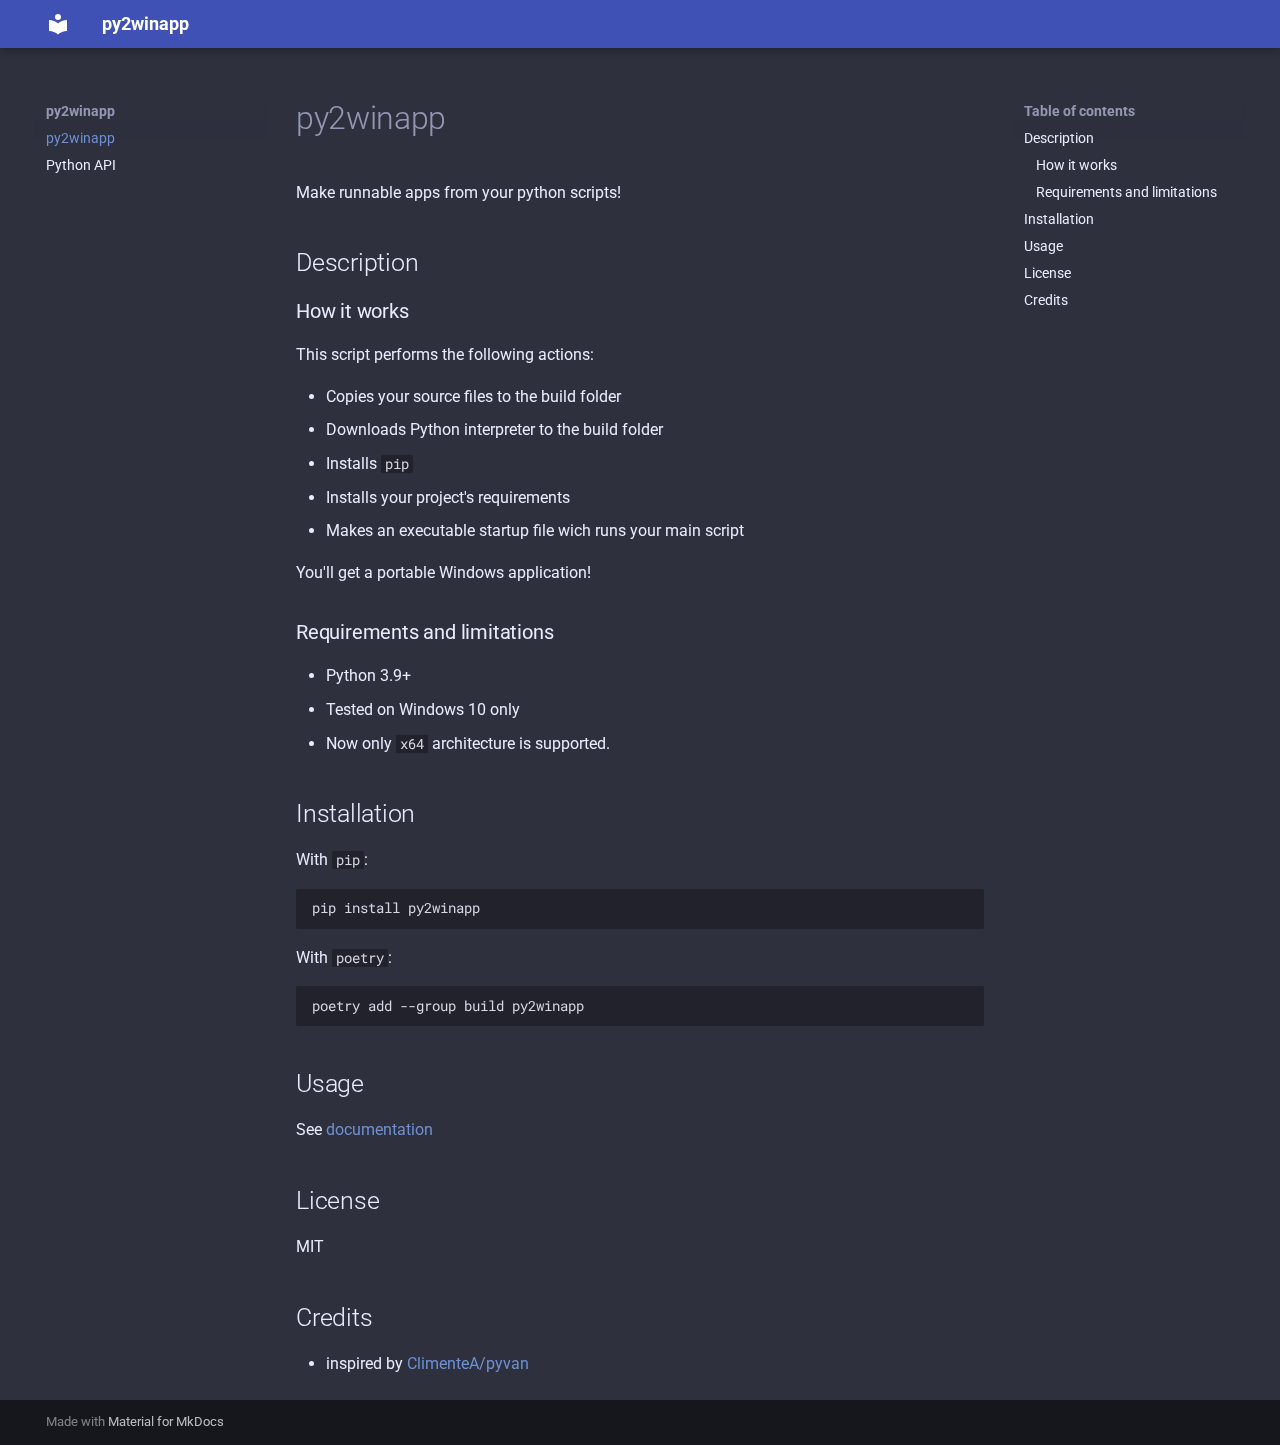
==== index.html @ 3b0b0889 "Deployed 9be9dc0 with MkDocs version: 1.5.2" ====
<!doctype html>
<html lang="en" class="no-js">
  <head>
    
      <meta charset="utf-8">
      <meta name="viewport" content="width=device-width,initial-scale=1">
      
      
      
      
      
        <link rel="next" href="api/">
      
      <link rel="icon" href="assets/images/favicon.png">
      <meta name="generator" content="mkdocs-1.5.2, mkdocs-material-9.1.21">
    
    
      
        <title>py2winapp</title>
      
    
    
      <link rel="stylesheet" href="assets/stylesheets/main.eebd395e.min.css">
      
        
        <link rel="stylesheet" href="assets/stylesheets/palette.ecc896b0.min.css">
      
      

    
    
    
      
        
        
        <link rel="preconnect" href="https://fonts.gstatic.com" crossorigin>
        <link rel="stylesheet" href="https://fonts.googleapis.com/css?family=Roboto:300,300i,400,400i,700,700i%7CRoboto+Mono:400,400i,700,700i&display=fallback">
        <style>:root{--md-text-font:"Roboto";--md-code-font:"Roboto Mono"}</style>
      
    
    
      <link rel="stylesheet" href="assets/_mkdocstrings.css">
    
    <script>__md_scope=new URL(".",location),__md_hash=e=>[...e].reduce((e,_)=>(e<<5)-e+_.charCodeAt(0),0),__md_get=(e,_=localStorage,t=__md_scope)=>JSON.parse(_.getItem(t.pathname+"."+e)),__md_set=(e,_,t=localStorage,a=__md_scope)=>{try{t.setItem(a.pathname+"."+e,JSON.stringify(_))}catch(e){}}</script>
    
      

    
    
    
  </head>
  
  
    
    
    
    
    
    <body dir="ltr" data-md-color-scheme="slate" data-md-color-primary="indigo" data-md-color-accent="indigo">
  
    
    
    <input class="md-toggle" data-md-toggle="drawer" type="checkbox" id="__drawer" autocomplete="off">
    <input class="md-toggle" data-md-toggle="search" type="checkbox" id="__search" autocomplete="off">
    <label class="md-overlay" for="__drawer"></label>
    <div data-md-component="skip">
      
        
        <a href="#py2winapp" class="md-skip">
          Skip to content
        </a>
      
    </div>
    <div data-md-component="announce">
      
    </div>
    
    
      

  

<header class="md-header md-header--shadow" data-md-component="header">
  <nav class="md-header__inner md-grid" aria-label="Header">
    <a href="." title="py2winapp" class="md-header__button md-logo" aria-label="py2winapp" data-md-component="logo">
      
  
  <svg xmlns="http://www.w3.org/2000/svg" viewBox="0 0 24 24"><path d="M12 8a3 3 0 0 0 3-3 3 3 0 0 0-3-3 3 3 0 0 0-3 3 3 3 0 0 0 3 3m0 3.54C9.64 9.35 6.5 8 3 8v11c3.5 0 6.64 1.35 9 3.54 2.36-2.19 5.5-3.54 9-3.54V8c-3.5 0-6.64 1.35-9 3.54Z"/></svg>

    </a>
    <label class="md-header__button md-icon" for="__drawer">
      <svg xmlns="http://www.w3.org/2000/svg" viewBox="0 0 24 24"><path d="M3 6h18v2H3V6m0 5h18v2H3v-2m0 5h18v2H3v-2Z"/></svg>
    </label>
    <div class="md-header__title" data-md-component="header-title">
      <div class="md-header__ellipsis">
        <div class="md-header__topic">
          <span class="md-ellipsis">
            py2winapp
          </span>
        </div>
        <div class="md-header__topic" data-md-component="header-topic">
          <span class="md-ellipsis">
            
              py2winapp
            
          </span>
        </div>
      </div>
    </div>
    
      
    
    
    
    
  </nav>
  
</header>
    
    <div class="md-container" data-md-component="container">
      
      
        
          
        
      
      <main class="md-main" data-md-component="main">
        <div class="md-main__inner md-grid">
          
            
              
              <div class="md-sidebar md-sidebar--primary" data-md-component="sidebar" data-md-type="navigation" >
                <div class="md-sidebar__scrollwrap">
                  <div class="md-sidebar__inner">
                    


<nav class="md-nav md-nav--primary" aria-label="Navigation" data-md-level="0">
  <label class="md-nav__title" for="__drawer">
    <a href="." title="py2winapp" class="md-nav__button md-logo" aria-label="py2winapp" data-md-component="logo">
      
  
  <svg xmlns="http://www.w3.org/2000/svg" viewBox="0 0 24 24"><path d="M12 8a3 3 0 0 0 3-3 3 3 0 0 0-3-3 3 3 0 0 0-3 3 3 3 0 0 0 3 3m0 3.54C9.64 9.35 6.5 8 3 8v11c3.5 0 6.64 1.35 9 3.54 2.36-2.19 5.5-3.54 9-3.54V8c-3.5 0-6.64 1.35-9 3.54Z"/></svg>

    </a>
    py2winapp
  </label>
  
  <ul class="md-nav__list" data-md-scrollfix>
    
      
      
      

  
  
    
  
  
    <li class="md-nav__item md-nav__item--active">
      
      <input class="md-nav__toggle md-toggle" type="checkbox" id="__toc">
      
      
        
      
      
        <label class="md-nav__link md-nav__link--active" for="__toc">
          py2winapp
          <span class="md-nav__icon md-icon"></span>
        </label>
      
      <a href="." class="md-nav__link md-nav__link--active">
        py2winapp
      </a>
      
        

<nav class="md-nav md-nav--secondary" aria-label="Table of contents">
  
  
  
    
  
  
    <label class="md-nav__title" for="__toc">
      <span class="md-nav__icon md-icon"></span>
      Table of contents
    </label>
    <ul class="md-nav__list" data-md-component="toc" data-md-scrollfix>
      
        <li class="md-nav__item">
  <a href="#description" class="md-nav__link">
    Description
  </a>
  
    <nav class="md-nav" aria-label="Description">
      <ul class="md-nav__list">
        
          <li class="md-nav__item">
  <a href="#how-it-works" class="md-nav__link">
    How it works
  </a>
  
</li>
        
          <li class="md-nav__item">
  <a href="#requirements-and-limitations" class="md-nav__link">
    Requirements and limitations
  </a>
  
</li>
        
      </ul>
    </nav>
  
</li>
      
        <li class="md-nav__item">
  <a href="#installation" class="md-nav__link">
    Installation
  </a>
  
</li>
      
        <li class="md-nav__item">
  <a href="#usage" class="md-nav__link">
    Usage
  </a>
  
</li>
      
        <li class="md-nav__item">
  <a href="#license" class="md-nav__link">
    License
  </a>
  
</li>
      
        <li class="md-nav__item">
  <a href="#credits" class="md-nav__link">
    Credits
  </a>
  
</li>
      
    </ul>
  
</nav>
      
    </li>
  

    
      
      
      

  
  
  
    <li class="md-nav__item">
      <a href="api/" class="md-nav__link">
        Python API
      </a>
    </li>
  

    
  </ul>
</nav>
                  </div>
                </div>
              </div>
            
            
              
              <div class="md-sidebar md-sidebar--secondary" data-md-component="sidebar" data-md-type="toc" >
                <div class="md-sidebar__scrollwrap">
                  <div class="md-sidebar__inner">
                    

<nav class="md-nav md-nav--secondary" aria-label="Table of contents">
  
  
  
    
  
  
    <label class="md-nav__title" for="__toc">
      <span class="md-nav__icon md-icon"></span>
      Table of contents
    </label>
    <ul class="md-nav__list" data-md-component="toc" data-md-scrollfix>
      
        <li class="md-nav__item">
  <a href="#description" class="md-nav__link">
    Description
  </a>
  
    <nav class="md-nav" aria-label="Description">
      <ul class="md-nav__list">
        
          <li class="md-nav__item">
  <a href="#how-it-works" class="md-nav__link">
    How it works
  </a>
  
</li>
        
          <li class="md-nav__item">
  <a href="#requirements-and-limitations" class="md-nav__link">
    Requirements and limitations
  </a>
  
</li>
        
      </ul>
    </nav>
  
</li>
      
        <li class="md-nav__item">
  <a href="#installation" class="md-nav__link">
    Installation
  </a>
  
</li>
      
        <li class="md-nav__item">
  <a href="#usage" class="md-nav__link">
    Usage
  </a>
  
</li>
      
        <li class="md-nav__item">
  <a href="#license" class="md-nav__link">
    License
  </a>
  
</li>
      
        <li class="md-nav__item">
  <a href="#credits" class="md-nav__link">
    Credits
  </a>
  
</li>
      
    </ul>
  
</nav>
                  </div>
                </div>
              </div>
            
          
          
            <div class="md-content" data-md-component="content">
              <article class="md-content__inner md-typeset">
                
                  


<h1 id="py2winapp">py2winapp</h1>
<p>Make runnable apps from your python scripts!</p>
<h2 id="description">Description</h2>
<h3 id="how-it-works">How it works</h3>
<p>This script performs the following actions:</p>
<ul>
<li>Copies your source files to the build folder</li>
<li>Downloads Python interpreter to the build folder</li>
<li>Installs <code>pip</code></li>
<li>Installs your project's requirements</li>
<li>Makes an executable startup file wich runs your main script</li>
</ul>
<p>You'll get a portable Windows application!</p>
<h3 id="requirements-and-limitations">Requirements and limitations</h3>
<ul>
<li>Python 3.9+</li>
<li>Tested on Windows 10 only</li>
<li>Now only <code>x64</code> architecture is supported.</li>
</ul>
<h2 id="installation">Installation</h2>
<p>With <code>pip</code>:</p>
<pre><code class="language-sh">pip install py2winapp
</code></pre>
<p>With <code>poetry</code>:</p>
<pre><code class="language-sh">poetry add --group build py2winapp
</code></pre>
<h2 id="usage">Usage</h2>
<p>See <a href="">documentation</a></p>
<h2 id="license">License</h2>
<p>MIT</p>
<h2 id="credits">Credits</h2>
<ul>
<li>inspired by <a href="https://github.com/ClimenteA/pyvan#readme">ClimenteA/pyvan</a></li>
</ul>





                
              </article>
            </div>
          
          
        </div>
        
      </main>
      
        <footer class="md-footer">
  
  <div class="md-footer-meta md-typeset">
    <div class="md-footer-meta__inner md-grid">
      <div class="md-copyright">
  
  
    Made with
    <a href="https://squidfunk.github.io/mkdocs-material/" target="_blank" rel="noopener">
      Material for MkDocs
    </a>
  
</div>
      
    </div>
  </div>
</footer>
      
    </div>
    <div class="md-dialog" data-md-component="dialog">
      <div class="md-dialog__inner md-typeset"></div>
    </div>
    
    <script id="__config" type="application/json">{"base": ".", "features": [], "search": "assets/javascripts/workers/search.74e28a9f.min.js", "translations": {"clipboard.copied": "Copied to clipboard", "clipboard.copy": "Copy to clipboard", "search.result.more.one": "1 more on this page", "search.result.more.other": "# more on this page", "search.result.none": "No matching documents", "search.result.one": "1 matching document", "search.result.other": "# matching documents", "search.result.placeholder": "Type to start searching", "search.result.term.missing": "Missing", "select.version": "Select version"}}</script>
    
    
      <script src="assets/javascripts/bundle.220ee61c.min.js"></script>
      
    
  </body>
</html>
---- assets/stylesheets/main.eebd395e.min.css ----
@charset "UTF-8";html{-webkit-text-size-adjust:none;-moz-text-size-adjust:none;text-size-adjust:none;box-sizing:border-box}*,:after,:before{box-sizing:inherit}@media (prefers-reduced-motion){*,:after,:before{transition:none!important}}body{margin:0}a,button,input,label{-webkit-tap-highlight-color:transparent}a{color:inherit;text-decoration:none}hr{border:0;box-sizing:initial;display:block;height:.05rem;overflow:visible;padding:0}small{font-size:80%}sub,sup{line-height:1em}img{border-style:none}table{border-collapse:initial;border-spacing:0}td,th{font-weight:400;vertical-align:top}button{background:#0000;border:0;font-family:inherit;font-size:inherit;margin:0;padding:0}input{border:0;outline:none}:root{--md-primary-fg-color:#4051b5;--md-primary-fg-color--light:#5d6cc0;--md-primary-fg-color--dark:#303fa1;--md-primary-bg-color:#fff;--md-primary-bg-color--light:#ffffffb3;--md-accent-fg-color:#526cfe;--md-accent-fg-color--transparent:#526cfe1a;--md-accent-bg-color:#fff;--md-accent-bg-color--light:#ffffffb3}[data-md-color-scheme=default]{color-scheme:light}[data-md-color-scheme=default] img[src$="#gh-dark-mode-only"],[data-md-color-scheme=default] img[src$="#only-dark"]{display:none}:root,[data-md-color-scheme=default]{--md-default-fg-color:#000000de;--md-default-fg-color--light:#0000008a;--md-default-fg-color--lighter:#00000052;--md-default-fg-color--lightest:#00000012;--md-default-bg-color:#fff;--md-default-bg-color--light:#ffffffb3;--md-default-bg-color--lighter:#ffffff4d;--md-default-bg-color--lightest:#ffffff1f;--md-code-fg-color:#36464e;--md-code-bg-color:#f5f5f5;--md-code-hl-color:#ffff0080;--md-code-hl-number-color:#d52a2a;--md-code-hl-special-color:#db1457;--md-code-hl-function-color:#a846b9;--md-code-hl-constant-color:#6e59d9;--md-code-hl-keyword-color:#3f6ec6;--md-code-hl-string-color:#1c7d4d;--md-code-hl-name-color:var(--md-code-fg-color);--md-code-hl-operator-color:var(--md-default-fg-color--light);--md-code-hl-punctuation-color:var(--md-default-fg-color--light);--md-code-hl-comment-color:var(--md-default-fg-color--light);--md-code-hl-generic-color:var(--md-default-fg-color--light);--md-code-hl-variable-color:var(--md-default-fg-color--light);--md-typeset-color:var(--md-default-fg-color);--md-typeset-a-color:var(--md-primary-fg-color);--md-typeset-mark-color:#ffff0080;--md-typeset-del-color:#f5503d26;--md-typeset-ins-color:#0bd57026;--md-typeset-kbd-color:#fafafa;--md-typeset-kbd-accent-color:#fff;--md-typeset-kbd-border-color:#b8b8b8;--md-typeset-table-color:#0000001f;--md-typeset-table-color--light:rgba(0,0,0,.035);--md-admonition-fg-color:var(--md-default-fg-color);--md-admonition-bg-color:var(--md-default-bg-color);--md-warning-fg-color:#000000de;--md-warning-bg-color:#ff9;--md-footer-fg-color:#fff;--md-footer-fg-color--light:#ffffffb3;--md-footer-fg-color--lighter:#ffffff73;--md-footer-bg-color:#000000de;--md-footer-bg-color--dark:#00000052;--md-shadow-z1:0 0.2rem 0.5rem #0000000d,0 0 0.05rem #0000001a;--md-shadow-z2:0 0.2rem 0.5rem #0000001a,0 0 0.05rem #00000040;--md-shadow-z3:0 0.2rem 0.5rem #0003,0 0 0.05rem #00000059}.md-icon svg{fill:currentcolor;display:block;height:1.2rem;width:1.2rem}body{-webkit-font-smoothing:antialiased;-moz-osx-font-smoothing:grayscale;--md-text-font-family:var(--md-text-font,_),-apple-system,BlinkMacSystemFont,Helvetica,Arial,sans-serif;--md-code-font-family:var(--md-code-font,_),SFMono-Regular,Consolas,Menlo,monospace}aside,body,input{font-feature-settings:"kern","liga";color:var(--md-typeset-color);font-family:var(--md-text-font-family)}code,kbd,pre{font-feature-settings:"kern";font-family:var(--md-code-font-family)}:root{--md-typeset-table-sort-icon:url('data:image/svg+xml;charset=utf-8,<svg xmlns="http://www.w3.org/2000/svg" viewBox="0 0 24 24"><path d="m18 21-4-4h3V7h-3l4-4 4 4h-3v10h3M2 19v-2h10v2M2 13v-2h7v2M2 7V5h4v2H2Z"/></svg>');--md-typeset-table-sort-icon--asc:url('data:image/svg+xml;charset=utf-8,<svg xmlns="http://www.w3.org/2000/svg" viewBox="0 0 24 24"><path d="M19 17h3l-4 4-4-4h3V3h2M2 17h10v2H2M6 5v2H2V5m0 6h7v2H2v-2Z"/></svg>');--md-typeset-table-sort-icon--desc:url('data:image/svg+xml;charset=utf-8,<svg xmlns="http://www.w3.org/2000/svg" viewBox="0 0 24 24"><path d="M19 7h3l-4-4-4 4h3v14h2M2 17h10v2H2M6 5v2H2V5m0 6h7v2H2v-2Z"/></svg>')}.md-typeset{-webkit-print-color-adjust:exact;color-adjust:exact;font-size:.8rem;line-height:1.6}@media print{.md-typeset{font-size:.68rem}}.md-typeset blockquote,.md-typeset dl,.md-typeset figure,.md-typeset ol,.md-typeset pre,.md-typeset ul{margin-bottom:1em;margin-top:1em}.md-typeset h1{color:var(--md-default-fg-color--light);font-size:2em;line-height:1.3;margin:0 0 1.25em}.md-typeset h1,.md-typeset h2{font-weight:300;letter-spacing:-.01em}.md-typeset h2{font-size:1.5625em;line-height:1.4;margin:1.6em 0 .64em}.md-typeset h3{font-size:1.25em;font-weight:400;letter-spacing:-.01em;line-height:1.5;margin:1.6em 0 .8em}.md-typeset h2+h3{margin-top:.8em}.md-typeset h4{font-weight:700;letter-spacing:-.01em;margin:1em 0}.md-typeset h5,.md-typeset h6{color:var(--md-default-fg-color--light);font-size:.8em;font-weight:700;letter-spacing:-.01em;margin:1.25em 0}.md-typeset h5{text-transform:uppercase}.md-typeset hr{border-bottom:.05rem solid var(--md-default-fg-color--lightest);display:flow-root;margin:1.5em 0}.md-typeset a{color:var(--md-typeset-a-color);word-break:break-word}.md-typeset a,.md-typeset a:before{transition:color 125ms}.md-typeset a:focus,.md-typeset a:hover{color:var(--md-accent-fg-color)}.md-typeset a:focus code,.md-typeset a:hover code{background-color:var(--md-accent-fg-color--transparent)}.md-typeset a code{color:currentcolor;transition:background-color 125ms}.md-typeset a.focus-visible{outline-color:var(--md-accent-fg-color);outline-offset:.2rem}.md-typeset code,.md-typeset kbd,.md-typeset pre{color:var(--md-code-fg-color);direction:ltr;font-variant-ligatures:none}@media print{.md-typeset code,.md-typeset kbd,.md-typeset pre{white-space:pre-wrap}}.md-typeset code{background-color:var(--md-code-bg-color);border-radius:.1rem;-webkit-box-decoration-break:clone;box-decoration-break:clone;font-size:.85em;padding:0 .2941176471em;word-break:break-word}.md-typeset code:not(.focus-visible){-webkit-tap-highlight-color:transparent;outline:none}.md-typeset pre{display:flow-root;line-height:1.4;position:relative}.md-typeset pre>code{-webkit-box-decoration-break:slice;box-decoration-break:slice;box-shadow:none;display:block;margin:0;outline-color:var(--md-accent-fg-color);overflow:auto;padding:.7720588235em 1.1764705882em;scrollbar-color:var(--md-default-fg-color--lighter) #0000;scrollbar-width:thin;touch-action:auto;word-break:normal}.md-typeset pre>code:hover{scrollbar-color:var(--md-accent-fg-color) #0000}.md-typeset pre>code::-webkit-scrollbar{height:.2rem;width:.2rem}.md-typeset pre>code::-webkit-scrollbar-thumb{background-color:var(--md-default-fg-color--lighter)}.md-typeset pre>code::-webkit-scrollbar-thumb:hover{background-color:var(--md-accent-fg-color)}.md-typeset kbd{background-color:var(--md-typeset-kbd-color);border-radius:.1rem;box-shadow:0 .1rem 0 .05rem var(--md-typeset-kbd-border-color),0 .1rem 0 var(--md-typeset-kbd-border-color),0 -.1rem .2rem var(--md-typeset-kbd-accent-color) inset;color:var(--md-default-fg-color);display:inline-block;font-size:.75em;padding:0 .6666666667em;vertical-align:text-top;word-break:break-word}.md-typeset mark{background-color:var(--md-typeset-mark-color);-webkit-box-decoration-break:clone;box-decoration-break:clone;color:inherit;word-break:break-word}.md-typeset abbr{border-bottom:.05rem dotted var(--md-default-fg-color--light);cursor:help;text-decoration:none}@media (hover:none){.md-typeset abbr[title]:focus:after,.md-typeset abbr[title]:hover:after{background-color:var(--md-default-fg-color);border-radius:.1rem;box-shadow:var(--md-shadow-z3);color:var(--md-default-bg-color);content:attr(title);font-size:.7rem;left:.8rem;margin-top:2em;padding:.2rem .3rem;position:absolute;right:.8rem}}.md-typeset small{opacity:.75}[dir=ltr] .md-typeset sub,[dir=ltr] .md-typeset sup{margin-left:.078125em}[dir=rtl] .md-typeset sub,[dir=rtl] .md-typeset sup{margin-right:.078125em}[dir=ltr] .md-typeset blockquote{padding-left:.6rem}[dir=rtl] .md-typeset blockquote{padding-right:.6rem}[dir=ltr] .md-typeset blockquote{border-left:.2rem solid var(--md-default-fg-color--lighter)}[dir=rtl] .md-typeset blockquote{border-right:.2rem solid var(--md-default-fg-color--lighter)}.md-typeset blockquote{color:var(--md-default-fg-color--light);margin-left:0;margin-right:0}.md-typeset ul{list-style-type:disc}[dir=ltr] .md-typeset ol,[dir=ltr] .md-typeset ul{margin-left:.625em}[dir=rtl] .md-typeset ol,[dir=rtl] .md-typeset ul{margin-right:.625em}.md-typeset ol,.md-typeset ul{padding:0}.md-typeset ol:not([hidden]),.md-typeset ul:not([hidden]){display:flow-root}.md-typeset ol ol,.md-typeset ul ol{list-style-type:lower-alpha}.md-typeset ol ol ol,.md-typeset ul ol ol{list-style-type:lower-roman}[dir=ltr] .md-typeset ol li,[dir=ltr] .md-typeset ul li{margin-left:1.25em}[dir=rtl] .md-typeset ol li,[dir=rtl] .md-typeset ul li{margin-right:1.25em}.md-typeset ol li,.md-typeset ul li{margin-bottom:.5em}.md-typeset ol li blockquote,.md-typeset ol li p,.md-typeset ul li blockquote,.md-typeset ul li p{margin:.5em 0}.md-typeset ol li:last-child,.md-typeset ul li:last-child{margin-bottom:0}[dir=ltr] .md-typeset ol li ol,[dir=ltr] .md-typeset ol li ul,[dir=ltr] .md-typeset ul li ol,[dir=ltr] .md-typeset ul li ul{margin-left:.625em}[dir=rtl] .md-typeset ol li ol,[dir=rtl] .md-typeset ol li ul,[dir=rtl] .md-typeset ul li ol,[dir=rtl] .md-typeset ul li ul{margin-right:.625em}.md-typeset ol li ol,.md-typeset ol li ul,.md-typeset ul li ol,.md-typeset ul li ul{margin-bottom:.5em;margin-top:.5em}[dir=ltr] .md-typeset dd{margin-left:1.875em}[dir=rtl] .md-typeset dd{margin-right:1.875em}.md-typeset dd{margin-bottom:1.5em;margin-top:1em}.md-typeset img,.md-typeset svg,.md-typeset video{height:auto;max-width:100%}.md-typeset img[align=left]{margin:1em 1em 1em 0}.md-typeset img[align=right]{margin:1em 0 1em 1em}.md-typeset img[align]:only-child{margin-top:0}.md-typeset figure{display:flow-root;margin:1em auto;max-width:100%;text-align:center;width:-webkit-fit-content;width:-moz-fit-content;width:fit-content}.md-typeset figure img{display:block}.md-typeset figcaption{font-style:italic;margin:1em auto;max-width:24rem}.md-typeset iframe{max-width:100%}.md-typeset table:not([class]){background-color:var(--md-default-bg-color);border:.05rem solid var(--md-typeset-table-color);border-radius:.1rem;display:inline-block;font-size:.64rem;max-width:100%;overflow:auto;touch-action:auto}@media print{.md-typeset table:not([class]){display:table}}.md-typeset table:not([class])+*{margin-top:1.5em}.md-typeset table:not([class]) td>:first-child,.md-typeset table:not([class]) th>:first-child{margin-top:0}.md-typeset table:not([class]) td>:last-child,.md-typeset table:not([class]) th>:last-child{margin-bottom:0}.md-typeset table:not([class]) td:not([align]),.md-typeset table:not([class]) th:not([align]){text-align:left}[dir=rtl] .md-typeset table:not([class]) td:not([align]),[dir=rtl] .md-typeset table:not([class]) th:not([align]){text-align:right}.md-typeset table:not([class]) th{font-weight:700;min-width:5rem;padding:.9375em 1.25em;vertical-align:top}.md-typeset table:not([class]) td{border-top:.05rem solid var(--md-typeset-table-color);padding:.9375em 1.25em;vertical-align:top}.md-typeset table:not([class]) tbody tr{transition:background-color 125ms}.md-typeset table:not([class]) tbody tr:hover{background-color:var(--md-typeset-table-color--light);box-shadow:0 .05rem 0 var(--md-default-bg-color) inset}.md-typeset table:not([class]) a{word-break:normal}.md-typeset table th[role=columnheader]{cursor:pointer}[dir=ltr] .md-typeset table th[role=columnheader]:after{margin-left:.5em}[dir=rtl] .md-typeset table th[role=columnheader]:after{margin-right:.5em}.md-typeset table th[role=columnheader]:after{content:"";display:inline-block;height:1.2em;-webkit-mask-image:var(--md-typeset-table-sort-icon);mask-image:var(--md-typeset-table-sort-icon);-webkit-mask-repeat:no-repeat;mask-repeat:no-repeat;-webkit-mask-size:contain;mask-size:contain;transition:background-color 125ms;vertical-align:text-bottom;width:1.2em}.md-typeset table th[role=columnheader]:hover:after{background-color:var(--md-default-fg-color--lighter)}.md-typeset table th[role=columnheader][aria-sort=ascending]:after{background-color:var(--md-default-fg-color--light);-webkit-mask-image:var(--md-typeset-table-sort-icon--asc);mask-image:var(--md-typeset-table-sort-icon--asc)}.md-typeset table th[role=columnheader][aria-sort=descending]:after{background-color:var(--md-default-fg-color--light);-webkit-mask-image:var(--md-typeset-table-sort-icon--desc);mask-image:var(--md-typeset-table-sort-icon--desc)}.md-typeset__scrollwrap{margin:1em -.8rem;overflow-x:auto;touch-action:auto}.md-typeset__table{display:inline-block;margin-bottom:.5em;padding:0 .8rem}@media print{.md-typeset__table{display:block}}html .md-typeset__table table{display:table;margin:0;overflow:hidden;width:100%}@media screen and (max-width:44.9375em){.md-content__inner>pre{margin:1em -.8rem}.md-content__inner>pre code{border-radius:0}}.md-banner{background-color:var(--md-footer-bg-color);color:var(--md-footer-fg-color);overflow:auto}@media print{.md-banner{display:none}}.md-banner--warning{background-color:var(--md-warning-bg-color);color:var(--md-warning-fg-color)}.md-banner__inner{font-size:.7rem;margin:.6rem auto;padding:0 .8rem}[dir=ltr] .md-banner__button{float:right}[dir=rtl] .md-banner__button{float:left}.md-banner__button{color:inherit;cursor:pointer;transition:opacity .25s}.md-banner__button:hover{opacity:.7}html{font-size:125%;height:100%;overflow-x:hidden}@media screen and (min-width:100em){html{font-size:137.5%}}@media screen and (min-width:125em){html{font-size:150%}}body{background-color:var(--md-default-bg-color);display:flex;flex-direction:column;font-size:.5rem;min-height:100%;position:relative;width:100%}@media print{body{display:block}}@media screen and (max-width:59.9375em){body[data-md-scrolllock]{position:fixed}}.md-grid{margin-left:auto;margin-right:auto;max-width:61rem}.md-container{display:flex;flex-direction:column;flex-grow:1}@media print{.md-container{display:block}}.md-main{flex-grow:1}.md-main__inner{display:flex;height:100%;margin-top:1.5rem}.md-ellipsis{overflow:hidden;text-overflow:ellipsis}.md-toggle{display:none}.md-option{height:0;opacity:0;position:absolute;width:0}.md-option:checked+label:not([hidden]){display:block}.md-option.focus-visible+label{outline-color:var(--md-accent-fg-color);outline-style:auto}.md-skip{background-color:var(--md-default-fg-color);border-radius:.1rem;color:var(--md-default-bg-color);font-size:.64rem;margin:.5rem;opacity:0;outline-color:var(--md-accent-fg-color);padding:.3rem .5rem;position:fixed;transform:translateY(.4rem);z-index:-1}.md-skip:focus{opacity:1;transform:translateY(0);transition:transform .25s cubic-bezier(.4,0,.2,1),opacity 175ms 75ms;z-index:10}@page{margin:25mm}:root{--md-clipboard-icon:url('data:image/svg+xml;charset=utf-8,<svg xmlns="http://www.w3.org/2000/svg" viewBox="0 0 24 24"><path d="M19 21H8V7h11m0-2H8a2 2 0 0 0-2 2v14a2 2 0 0 0 2 2h11a2 2 0 0 0 2-2V7a2 2 0 0 0-2-2m-3-4H4a2 2 0 0 0-2 2v14h2V3h12V1Z"/></svg>')}.md-clipboard{border-radius:.1rem;color:var(--md-default-fg-color--lightest);cursor:pointer;height:1.5em;outline-color:var(--md-accent-fg-color);outline-offset:.1rem;position:absolute;right:.5em;top:.5em;transition:color .25s;width:1.5em;z-index:1}@media print{.md-clipboard{display:none}}.md-clipboard:not(.focus-visible){-webkit-tap-highlight-color:transparent;outline:none}:hover>.md-clipboard{color:var(--md-default-fg-color--light)}.md-clipboard:focus,.md-clipboard:hover{color:var(--md-accent-fg-color)}.md-clipboard:after{background-color:currentcolor;content:"";display:block;height:1.125em;margin:0 auto;-webkit-mask-image:var(--md-clipboard-icon);mask-image:var(--md-clipboard-icon);-webkit-mask-position:center;mask-position:center;-webkit-mask-repeat:no-repeat;mask-repeat:no-repeat;-webkit-mask-size:contain;mask-size:contain;width:1.125em}.md-clipboard--inline{cursor:pointer}.md-clipboard--inline code{transition:color .25s,background-color .25s}.md-clipboard--inline:focus code,.md-clipboard--inline:hover code{background-color:var(--md-accent-fg-color--transparent);color:var(--md-accent-fg-color)}@keyframes consent{0%{opacity:0;transform:translateY(100%)}to{opacity:1;transform:translateY(0)}}@keyframes overlay{0%{opacity:0}to{opacity:1}}.md-consent__overlay{animation:overlay .25s both;-webkit-backdrop-filter:blur(.1rem);backdrop-filter:blur(.1rem);background-color:#0000008a;height:100%;opacity:1;position:fixed;top:0;width:100%;z-index:5}.md-consent__inner{animation:consent .5s cubic-bezier(.1,.7,.1,1) both;background-color:var(--md-default-bg-color);border:0;border-radius:.1rem;bottom:0;box-shadow:0 0 .2rem #0000001a,0 .2rem .4rem #0003;max-height:100%;overflow:auto;padding:0;position:fixed;width:100%;z-index:5}.md-consent__form{padding:.8rem}.md-consent__settings{display:none;margin:1em 0}input:checked+.md-consent__settings{display:block}.md-consent__controls{margin-bottom:.8rem}.md-typeset .md-consent__controls .md-button{display:inline}@media screen and (max-width:44.9375em){.md-typeset .md-consent__controls .md-button{display:block;margin-top:.4rem;text-align:center;width:100%}}.md-consent label{cursor:pointer}.md-content{flex-grow:1;min-width:0}.md-content__inner{margin:0 .8rem 1.2rem;padding-top:.6rem}@media screen and (min-width:76.25em){[dir=ltr] .md-sidebar--primary:not([hidden])~.md-content>.md-content__inner{margin-left:1.2rem}[dir=ltr] .md-sidebar--secondary:not([hidden])~.md-content>.md-content__inner,[dir=rtl] .md-sidebar--primary:not([hidden])~.md-content>.md-content__inner{margin-right:1.2rem}[dir=rtl] .md-sidebar--secondary:not([hidden])~.md-content>.md-content__inner{margin-left:1.2rem}}.md-content__inner:before{content:"";display:block;height:.4rem}.md-content__inner>:last-child{margin-bottom:0}[dir=ltr] .md-content__button{float:right}[dir=rtl] .md-content__button{float:left}[dir=ltr] .md-content__button{margin-left:.4rem}[dir=rtl] .md-content__button{margin-right:.4rem}.md-content__button{margin:.4rem 0;padding:0}@media print{.md-content__button{display:none}}.md-typeset .md-content__button{color:var(--md-default-fg-color--lighter)}.md-content__button svg{display:inline;vertical-align:top}[dir=rtl] .md-content__button svg{transform:scaleX(-1)}[dir=ltr] .md-dialog{right:.8rem}[dir=rtl] .md-dialog{left:.8rem}.md-dialog{background-color:var(--md-default-fg-color);border-radius:.1rem;bottom:.8rem;box-shadow:var(--md-shadow-z3);min-width:11.1rem;opacity:0;padding:.4rem .6rem;pointer-events:none;position:fixed;transform:translateY(100%);transition:transform 0ms .4s,opacity .4s;z-index:4}@media print{.md-dialog{display:none}}.md-dialog--active{opacity:1;pointer-events:auto;transform:translateY(0);transition:transform .4s cubic-bezier(.075,.85,.175,1),opacity .4s}.md-dialog__inner{color:var(--md-default-bg-color);font-size:.7rem}.md-feedback{margin:2em 0 1em;text-align:center}.md-feedback fieldset{border:none;margin:0;padding:0}.md-feedback__title{font-weight:700;margin:1em auto}.md-feedback__inner{position:relative}.md-feedback__list{align-content:baseline;display:flex;flex-wrap:wrap;justify-content:center;position:relative}.md-feedback__list:hover .md-icon:not(:disabled){color:var(--md-default-fg-color--lighter)}:disabled .md-feedback__list{min-height:1.8rem}.md-feedback__icon{color:var(--md-default-fg-color--light);cursor:pointer;flex-shrink:0;margin:0 .1rem;transition:color 125ms}.md-feedback__icon:not(:disabled).md-icon:hover{color:var(--md-accent-fg-color)}.md-feedback__icon:disabled{color:var(--md-default-fg-color--lightest);pointer-events:none}.md-feedback__note{opacity:0;position:relative;transform:translateY(.4rem);transition:transform .4s cubic-bezier(.1,.7,.1,1),opacity .15s}.md-feedback__note>*{margin:0 auto;max-width:16rem}:disabled .md-feedback__note{opacity:1;transform:translateY(0)}.md-footer{background-color:var(--md-footer-bg-color);color:var(--md-footer-fg-color)}@media print{.md-footer{display:none}}.md-footer__inner{justify-content:space-between;overflow:auto;padding:.2rem}.md-footer__inner:not([hidden]){display:flex}.md-footer__link{align-items:end;display:flex;flex-grow:0.01;margin-bottom:.4rem;margin-top:1rem;max-width:100%;outline-color:var(--md-accent-fg-color);overflow:hidden;transition:opacity .25s}.md-footer__link:focus,.md-footer__link:hover{opacity:.7}[dir=rtl] .md-footer__link svg{transform:scaleX(-1)}@media screen and (max-width:44.9375em){.md-footer__link--prev{flex-shrink:0}.md-footer__link--prev .md-footer__title{display:none}}[dir=ltr] .md-footer__link--next{margin-left:auto}[dir=rtl] .md-footer__link--next{margin-right:auto}.md-footer__link--next{text-align:right}[dir=rtl] .md-footer__link--next{text-align:left}.md-footer__title{flex-grow:1;font-size:.9rem;margin-bottom:.7rem;max-width:calc(100% - 2.4rem);padding:0 1rem;white-space:nowrap}.md-footer__button{margin:.2rem;padding:.4rem}.md-footer__direction{font-size:.64rem;opacity:.7}.md-footer-meta{background-color:var(--md-footer-bg-color--dark)}.md-footer-meta__inner{display:flex;flex-wrap:wrap;justify-content:space-between;padding:.2rem}html .md-footer-meta.md-typeset a{color:var(--md-footer-fg-color--light)}html .md-footer-meta.md-typeset a:focus,html .md-footer-meta.md-typeset a:hover{color:var(--md-footer-fg-color)}.md-copyright{color:var(--md-footer-fg-color--lighter);font-size:.64rem;margin:auto .6rem;padding:.4rem 0;width:100%}@media screen and (min-width:45em){.md-copyright{width:auto}}.md-copyright__highlight{color:var(--md-footer-fg-color--light)}.md-social{margin:0 .4rem;padding:.2rem 0 .6rem}@media screen and (min-width:45em){.md-social{padding:.6rem 0}}.md-social__link{display:inline-block;height:1.6rem;text-align:center;width:1.6rem}.md-social__link:before{line-height:1.9}.md-social__link svg{fill:currentcolor;max-height:.8rem;vertical-align:-25%}.md-typeset .md-button{border:.1rem solid;border-radius:.1rem;color:var(--md-primary-fg-color);cursor:pointer;display:inline-block;font-weight:700;padding:.625em 2em;transition:color 125ms,background-color 125ms,border-color 125ms}.md-typeset .md-button--primary{background-color:var(--md-primary-fg-color);border-color:var(--md-primary-fg-color);color:var(--md-primary-bg-color)}.md-typeset .md-button:focus,.md-typeset .md-button:hover{background-color:var(--md-accent-fg-color);border-color:var(--md-accent-fg-color);color:var(--md-accent-bg-color)}[dir=ltr] .md-typeset .md-input{border-top-left-radius:.1rem}[dir=ltr] .md-typeset .md-input,[dir=rtl] .md-typeset .md-input{border-top-right-radius:.1rem}[dir=rtl] .md-typeset .md-input{border-top-left-radius:.1rem}.md-typeset .md-input{border-bottom:.1rem solid var(--md-default-fg-color--lighter);box-shadow:var(--md-shadow-z1);font-size:.8rem;height:1.8rem;padding:0 .6rem;transition:border .25s,box-shadow .25s}.md-typeset .md-input:focus,.md-typeset .md-input:hover{border-bottom-color:var(--md-accent-fg-color);box-shadow:var(--md-shadow-z2)}.md-typeset .md-input--stretch{width:100%}.md-header{background-color:var(--md-primary-fg-color);box-shadow:0 0 .2rem #0000,0 .2rem .4rem #0000;color:var(--md-primary-bg-color);display:block;left:0;position:sticky;right:0;top:0;z-index:4}@media print{.md-header{display:none}}.md-header[hidden]{transform:translateY(-100%);transition:transform .25s cubic-bezier(.8,0,.6,1),box-shadow .25s}.md-header--shadow{box-shadow:0 0 .2rem #0000001a,0 .2rem .4rem #0003;transition:transform .25s cubic-bezier(.1,.7,.1,1),box-shadow .25s}.md-header__inner{align-items:center;display:flex;padding:0 .2rem}.md-header__button{color:currentcolor;cursor:pointer;margin:.2rem;outline-color:var(--md-accent-fg-color);padding:.4rem;position:relative;transition:opacity .25s;vertical-align:middle;z-index:1}.md-header__button:hover{opacity:.7}.md-header__button:not([hidden]){display:inline-block}.md-header__button:not(.focus-visible){-webkit-tap-highlight-color:transparent;outline:none}.md-header__button.md-logo{margin:.2rem;padding:.4rem}@media screen and (max-width:76.1875em){.md-header__button.md-logo{display:none}}.md-header__button.md-logo img,.md-header__button.md-logo svg{fill:currentcolor;display:block;height:1.2rem;width:auto}@media screen and (min-width:60em){.md-header__button[for=__search]{display:none}}.no-js .md-header__button[for=__search]{display:none}[dir=rtl] .md-header__button[for=__search] svg{transform:scaleX(-1)}@media screen and (min-width:76.25em){.md-header__button[for=__drawer]{display:none}}.md-header__topic{display:flex;max-width:100%;position:absolute;transition:transform .4s cubic-bezier(.1,.7,.1,1),opacity .15s;white-space:nowrap}.md-header__topic+.md-header__topic{opacity:0;pointer-events:none;transform:translateX(1.25rem);transition:transform .4s cubic-bezier(1,.7,.1,.1),opacity .15s;z-index:-1}[dir=rtl] .md-header__topic+.md-header__topic{transform:translateX(-1.25rem)}.md-header__topic:first-child{font-weight:700}[dir=ltr] .md-header__title{margin-left:1rem}[dir=rtl] .md-header__title{margin-right:1rem}[dir=ltr] .md-header__title{margin-right:.4rem}[dir=rtl] .md-header__title{margin-left:.4rem}.md-header__title{flex-grow:1;font-size:.9rem;height:2.4rem;line-height:2.4rem}.md-header__title--active .md-header__topic{opacity:0;pointer-events:none;transform:translateX(-1.25rem);transition:transform .4s cubic-bezier(1,.7,.1,.1),opacity .15s;z-index:-1}[dir=rtl] .md-header__title--active .md-header__topic{transform:translateX(1.25rem)}.md-header__title--active .md-header__topic+.md-header__topic{opacity:1;pointer-events:auto;transform:translateX(0);transition:transform .4s cubic-bezier(.1,.7,.1,1),opacity .15s;z-index:0}.md-header__title>.md-header__ellipsis{height:100%;position:relative;width:100%}.md-header__option{display:flex;flex-shrink:0;max-width:100%;transition:max-width 0ms .25s,opacity .25s .25s;white-space:nowrap}[data-md-toggle=search]:checked~.md-header .md-header__option{max-width:0;opacity:0;transition:max-width 0ms,opacity 0ms}.md-header__source{display:none}@media screen and (min-width:60em){[dir=ltr] .md-header__source{margin-left:1rem}[dir=rtl] .md-header__source{margin-right:1rem}.md-header__source{display:block;max-width:11.7rem;width:11.7rem}}@media screen and (min-width:76.25em){[dir=ltr] .md-header__source{margin-left:1.4rem}[dir=rtl] .md-header__source{margin-right:1.4rem}}:root{--md-nav-icon--prev:url('data:image/svg+xml;charset=utf-8,<svg xmlns="http://www.w3.org/2000/svg" viewBox="0 0 24 24"><path d="M20 11v2H8l5.5 5.5-1.42 1.42L4.16 12l7.92-7.92L13.5 5.5 8 11h12Z"/></svg>');--md-nav-icon--next:url('data:image/svg+xml;charset=utf-8,<svg xmlns="http://www.w3.org/2000/svg" viewBox="0 0 24 24"><path d="M8.59 16.58 13.17 12 8.59 7.41 10 6l6 6-6 6-1.41-1.42Z"/></svg>');--md-toc-icon:url('data:image/svg+xml;charset=utf-8,<svg xmlns="http://www.w3.org/2000/svg" viewBox="0 0 24 24"><path d="M3 9h14V7H3v2m0 4h14v-2H3v2m0 4h14v-2H3v2m16 0h2v-2h-2v2m0-10v2h2V7h-2m0 6h2v-2h-2v2Z"/></svg>')}.md-nav{font-size:.7rem;line-height:1.3}.md-nav__title{color:var(--md-default-fg-color--light);display:block;font-weight:700;overflow:hidden;padding:0 .6rem;text-overflow:ellipsis}.md-nav__title .md-nav__button{display:none}.md-nav__title .md-nav__button img{height:100%;width:auto}.md-nav__title .md-nav__button.md-logo img,.md-nav__title .md-nav__button.md-logo svg{fill:currentcolor;display:block;height:2.4rem;max-width:100%;object-fit:contain;width:auto}.md-nav__list{list-style:none;margin:0;padding:0}.md-nav__item{padding:0 .6rem}[dir=ltr] .md-nav__item .md-nav__item{padding-right:0}[dir=rtl] .md-nav__item .md-nav__item{padding-left:0}.md-nav__link{align-items:center;cursor:pointer;display:flex;justify-content:space-between;margin-top:.625em;overflow:hidden;scroll-snap-align:start;text-overflow:ellipsis;transition:color 125ms}.md-nav__link--passed{color:var(--md-default-fg-color--light)}.md-nav__item .md-nav__link--active{color:var(--md-typeset-a-color)}.md-nav__item .md-nav__link--index [href]{width:100%}.md-nav__link:focus,.md-nav__link:hover{color:var(--md-accent-fg-color)}.md-nav__link.focus-visible{outline-color:var(--md-accent-fg-color);outline-offset:.2rem}.md-nav--primary .md-nav__link[for=__toc]{display:none}.md-nav--primary .md-nav__link[for=__toc] .md-icon:after{background-color:currentcolor;display:block;height:100%;-webkit-mask-image:var(--md-toc-icon);mask-image:var(--md-toc-icon);width:100%}.md-nav--primary .md-nav__link[for=__toc]~.md-nav{display:none}.md-nav__link>*{cursor:pointer;display:flex}.md-nav__icon{flex-shrink:0}.md-nav__source{display:none}@media screen and (max-width:76.1875em){.md-nav--primary,.md-nav--primary .md-nav{background-color:var(--md-default-bg-color);display:flex;flex-direction:column;height:100%;left:0;position:absolute;right:0;top:0;z-index:1}.md-nav--primary .md-nav__item,.md-nav--primary .md-nav__title{font-size:.8rem;line-height:1.5}.md-nav--primary .md-nav__title{background-color:var(--md-default-fg-color--lightest);color:var(--md-default-fg-color--light);cursor:pointer;height:5.6rem;line-height:2.4rem;padding:3rem .8rem .2rem;position:relative;white-space:nowrap}[dir=ltr] .md-nav--primary .md-nav__title .md-nav__icon{left:.4rem}[dir=rtl] .md-nav--primary .md-nav__title .md-nav__icon{right:.4rem}.md-nav--primary .md-nav__title .md-nav__icon{display:block;height:1.2rem;margin:.2rem;position:absolute;top:.4rem;width:1.2rem}.md-nav--primary .md-nav__title .md-nav__icon:after{background-color:currentcolor;content:"";display:block;height:100%;-webkit-mask-image:var(--md-nav-icon--prev);mask-image:var(--md-nav-icon--prev);-webkit-mask-position:center;mask-position:center;-webkit-mask-repeat:no-repeat;mask-repeat:no-repeat;-webkit-mask-size:contain;mask-size:contain;width:100%}.md-nav--primary .md-nav__title~.md-nav__list{background-color:var(--md-default-bg-color);box-shadow:0 .05rem 0 var(--md-default-fg-color--lightest) inset;overflow-y:auto;scroll-snap-type:y mandatory;touch-action:pan-y}.md-nav--primary .md-nav__title~.md-nav__list>:first-child{border-top:0}.md-nav--primary .md-nav__title[for=__drawer]{background-color:var(--md-primary-fg-color);color:var(--md-primary-bg-color);font-weight:700}.md-nav--primary .md-nav__title .md-logo{display:block;left:.2rem;margin:.2rem;padding:.4rem;position:absolute;right:.2rem;top:.2rem}.md-nav--primary .md-nav__list{flex:1}.md-nav--primary .md-nav__item{border-top:.05rem solid var(--md-default-fg-color--lightest);padding:0}.md-nav--primary .md-nav__item--active>.md-nav__link{color:var(--md-typeset-a-color)}.md-nav--primary .md-nav__item--active>.md-nav__link:focus,.md-nav--primary .md-nav__item--active>.md-nav__link:hover{color:var(--md-accent-fg-color)}.md-nav--primary .md-nav__link{margin-top:0;padding:.6rem .8rem}[dir=ltr] .md-nav--primary .md-nav__link .md-nav__icon{margin-right:-.2rem}[dir=rtl] .md-nav--primary .md-nav__link .md-nav__icon{margin-left:-.2rem}.md-nav--primary .md-nav__link .md-nav__icon{font-size:1.2rem;height:1.2rem;width:1.2rem}.md-nav--primary .md-nav__link .md-nav__icon:after{background-color:currentcolor;content:"";display:block;height:100%;-webkit-mask-image:var(--md-nav-icon--next);mask-image:var(--md-nav-icon--next);-webkit-mask-position:center;mask-position:center;-webkit-mask-repeat:no-repeat;mask-repeat:no-repeat;-webkit-mask-size:contain;mask-size:contain;width:100%}[dir=rtl] .md-nav--primary .md-nav__icon:after{transform:scale(-1)}.md-nav--primary .md-nav--secondary .md-nav{background-color:initial;position:static}[dir=ltr] .md-nav--primary .md-nav--secondary .md-nav .md-nav__link{padding-left:1.4rem}[dir=rtl] .md-nav--primary .md-nav--secondary .md-nav .md-nav__link{padding-right:1.4rem}[dir=ltr] .md-nav--primary .md-nav--secondary .md-nav .md-nav .md-nav__link{padding-left:2rem}[dir=rtl] .md-nav--primary .md-nav--secondary .md-nav .md-nav .md-nav__link{padding-right:2rem}[dir=ltr] .md-nav--primary .md-nav--secondary .md-nav .md-nav .md-nav .md-nav__link{padding-left:2.6rem}[dir=rtl] .md-nav--primary .md-nav--secondary .md-nav .md-nav .md-nav .md-nav__link{padding-right:2.6rem}[dir=ltr] .md-nav--primary .md-nav--secondary .md-nav .md-nav .md-nav .md-nav .md-nav__link{padding-left:3.2rem}[dir=rtl] .md-nav--primary .md-nav--secondary .md-nav .md-nav .md-nav .md-nav .md-nav__link{padding-right:3.2rem}.md-nav--secondary{background-color:initial}.md-nav__toggle~.md-nav{display:flex;opacity:0;transform:translateX(100%);transition:transform .25s cubic-bezier(.8,0,.6,1),opacity 125ms 50ms}[dir=rtl] .md-nav__toggle~.md-nav{transform:translateX(-100%)}.md-nav__toggle:checked~.md-nav{opacity:1;transform:translateX(0);transition:transform .25s cubic-bezier(.4,0,.2,1),opacity 125ms 125ms}.md-nav__toggle:checked~.md-nav>.md-nav__list{-webkit-backface-visibility:hidden;backface-visibility:hidden}}@media screen and (max-width:59.9375em){.md-nav--primary .md-nav__link[for=__toc]{display:flex}.md-nav--primary .md-nav__link[for=__toc] .md-icon:after{content:""}.md-nav--primary .md-nav__link[for=__toc]+.md-nav__link{display:none}.md-nav--primary .md-nav__link[for=__toc]~.md-nav{display:flex}.md-nav__source{background-color:var(--md-primary-fg-color--dark);color:var(--md-primary-bg-color);display:block;padding:0 .2rem}}@media screen and (min-width:60em) and (max-width:76.1875em){.md-nav--integrated .md-nav__link[for=__toc]{display:flex}.md-nav--integrated .md-nav__link[for=__toc] .md-icon:after{content:""}.md-nav--integrated .md-nav__link[for=__toc]+.md-nav__link{display:none}.md-nav--integrated .md-nav__link[for=__toc]~.md-nav{display:flex}}@media screen and (min-width:60em){.md-nav--secondary .md-nav__title{background:var(--md-default-bg-color);box-shadow:0 0 .4rem .4rem var(--md-default-bg-color);position:sticky;top:0;z-index:1}.md-nav--secondary .md-nav__title[for=__toc]{scroll-snap-align:start}.md-nav--secondary .md-nav__title .md-nav__icon{display:none}}@media screen and (min-width:76.25em){.md-nav{transition:max-height .25s cubic-bezier(.86,0,.07,1)}.md-nav--primary .md-nav__title{background:var(--md-default-bg-color);box-shadow:0 0 .4rem .4rem var(--md-default-bg-color);position:sticky;top:0;z-index:1}.md-nav--primary .md-nav__title[for=__drawer]{scroll-snap-align:start}.md-nav--primary .md-nav__title .md-nav__icon,.md-nav__toggle~.md-nav{display:none}.md-nav__toggle:checked~.md-nav,.md-nav__toggle:indeterminate~.md-nav{display:block}.md-nav__item--nested>.md-nav>.md-nav__title{display:none}.md-nav__item--section{display:block;margin:1.25em 0}.md-nav__item--section:last-child{margin-bottom:0}.md-nav__item--section>.md-nav__link{font-weight:700;pointer-events:none}.md-nav__item--section>.md-nav__link[for]{color:var(--md-default-fg-color--light)}.md-nav__item--section>.md-nav__link--index [href]{pointer-events:auto}.md-nav__item--section>.md-nav__link .md-nav__icon{display:none}.md-nav__item--section>.md-nav{display:block}.md-nav__item--section>.md-nav>.md-nav__list>.md-nav__item{padding:0}.md-nav__icon{border-radius:100%;height:.9rem;transition:background-color .25s;width:.9rem}.md-nav__icon:hover{background-color:var(--md-accent-fg-color--transparent)}.md-nav__icon:after{background-color:currentcolor;border-radius:100%;content:"";display:inline-block;height:100%;-webkit-mask-image:var(--md-nav-icon--next);mask-image:var(--md-nav-icon--next);-webkit-mask-position:center;mask-position:center;-webkit-mask-repeat:no-repeat;mask-repeat:no-repeat;-webkit-mask-size:contain;mask-size:contain;transition:transform .25s;vertical-align:-.1rem;width:100%}[dir=rtl] .md-nav__icon:after{transform:rotate(180deg)}.md-nav__item--nested .md-nav__toggle:checked~.md-nav__link .md-nav__icon:after,.md-nav__item--nested .md-nav__toggle:indeterminate~.md-nav__link .md-nav__icon:after{transform:rotate(90deg)}.md-nav--lifted>.md-nav__list>.md-nav__item,.md-nav--lifted>.md-nav__list>.md-nav__item--nested,.md-nav--lifted>.md-nav__title{display:none}.md-nav--lifted>.md-nav__list>.md-nav__item--active{display:block;padding:0}.md-nav--lifted>.md-nav__list>.md-nav__item--active>.md-nav__link{background:var(--md-default-bg-color);box-shadow:0 0 .4rem .4rem var(--md-default-bg-color);font-weight:700;margin-top:0;padding:0 .6rem;position:sticky;top:0;z-index:1}.md-nav--lifted>.md-nav__list>.md-nav__item--active>.md-nav__link:not(.md-nav__link--index){pointer-events:none}.md-nav--lifted>.md-nav__list>.md-nav__item--active>.md-nav__link .md-nav__icon{display:none}.md-nav--lifted>.md-nav__list>.md-nav__item>[for]{color:var(--md-default-fg-color--light)}.md-nav--lifted .md-nav[data-md-level="1"]{display:block}[dir=ltr] .md-nav--lifted .md-nav[data-md-level="1"]>.md-nav__list>.md-nav__item{padding-right:.6rem}[dir=rtl] .md-nav--lifted .md-nav[data-md-level="1"]>.md-nav__list>.md-nav__item{padding-left:.6rem}.md-nav--integrated>.md-nav__list>.md-nav__item--active:not(.md-nav__item--nested){padding:0 .6rem}.md-nav--integrated>.md-nav__list>.md-nav__item--active:not(.md-nav__item--nested)>.md-nav__link{padding:0}[dir=ltr] .md-nav--integrated>.md-nav__list>.md-nav__item--active .md-nav--secondary{border-left:.05rem solid var(--md-primary-fg-color)}[dir=rtl] .md-nav--integrated>.md-nav__list>.md-nav__item--active .md-nav--secondary{border-right:.05rem solid var(--md-primary-fg-color)}.md-nav--integrated>.md-nav__list>.md-nav__item--active .md-nav--secondary{display:block;margin-bottom:1.25em}.md-nav--integrated>.md-nav__list>.md-nav__item--active .md-nav--secondary>.md-nav__title{display:none}}:root{--md-search-result-icon:url('data:image/svg+xml;charset=utf-8,<svg xmlns="http://www.w3.org/2000/svg" viewBox="0 0 24 24"><path d="M14 2H6a2 2 0 0 0-2 2v16a2 2 0 0 0 2 2h7c-.41-.25-.8-.56-1.14-.9-.33-.33-.61-.7-.86-1.1H6V4h7v5h5v1.18c.71.16 1.39.43 2 .82V8l-6-6m6.31 16.9c1.33-2.11.69-4.9-1.4-6.22-2.11-1.33-4.91-.68-6.22 1.4-1.34 2.11-.69 4.89 1.4 6.22 1.46.93 3.32.93 4.79.02L22 23.39 23.39 22l-3.08-3.1m-3.81.1a2.5 2.5 0 0 1-2.5-2.5 2.5 2.5 0 0 1 2.5-2.5 2.5 2.5 0 0 1 2.5 2.5 2.5 2.5 0 0 1-2.5 2.5Z"/></svg>')}.md-search{position:relative}@media screen and (min-width:60em){.md-search{padding:.2rem 0}}.no-js .md-search{display:none}.md-search__overlay{opacity:0;z-index:1}@media screen and (max-width:59.9375em){[dir=ltr] .md-search__overlay{left:-2.2rem}[dir=rtl] .md-search__overlay{right:-2.2rem}.md-search__overlay{background-color:var(--md-default-bg-color);border-radius:1rem;height:2rem;overflow:hidden;pointer-events:none;position:absolute;top:-1rem;transform-origin:center;transition:transform .3s .1s,opacity .2s .2s;width:2rem}[data-md-toggle=search]:checked~.md-header .md-search__overlay{opacity:1;transition:transform .4s,opacity .1s}}@media screen and (min-width:60em){[dir=ltr] .md-search__overlay{left:0}[dir=rtl] .md-search__overlay{right:0}.md-search__overlay{background-color:#0000008a;cursor:pointer;height:0;position:fixed;top:0;transition:width 0ms .25s,height 0ms .25s,opacity .25s;width:0}[data-md-toggle=search]:checked~.md-header .md-search__overlay{height:200vh;opacity:1;transition:width 0ms,height 0ms,opacity .25s;width:100%}}@media screen and (max-width:29.9375em){[data-md-toggle=search]:checked~.md-header .md-search__overlay{transform:scale(45)}}@media screen and (min-width:30em) and (max-width:44.9375em){[data-md-toggle=search]:checked~.md-header .md-search__overlay{transform:scale(60)}}@media screen and (min-width:45em) and (max-width:59.9375em){[data-md-toggle=search]:checked~.md-header .md-search__overlay{transform:scale(75)}}.md-search__inner{-webkit-backface-visibility:hidden;backface-visibility:hidden}@media screen and (max-width:59.9375em){[dir=ltr] .md-search__inner{left:0}[dir=rtl] .md-search__inner{right:0}.md-search__inner{height:0;opacity:0;overflow:hidden;position:fixed;top:0;transform:translateX(5%);transition:width 0ms .3s,height 0ms .3s,transform .15s cubic-bezier(.4,0,.2,1) .15s,opacity .15s .15s;width:0;z-index:2}[dir=rtl] .md-search__inner{transform:translateX(-5%)}[data-md-toggle=search]:checked~.md-header .md-search__inner{height:100%;opacity:1;transform:translateX(0);transition:width 0ms 0ms,height 0ms 0ms,transform .15s cubic-bezier(.1,.7,.1,1) .15s,opacity .15s .15s;width:100%}}@media screen and (min-width:60em){[dir=ltr] .md-search__inner{float:right}[dir=rtl] .md-search__inner{float:left}.md-search__inner{padding:.1rem 0;position:relative;transition:width .25s cubic-bezier(.1,.7,.1,1);width:11.7rem}}@media screen and (min-width:60em) and (max-width:76.1875em){[data-md-toggle=search]:checked~.md-header .md-search__inner{width:23.4rem}}@media screen and (min-width:76.25em){[data-md-toggle=search]:checked~.md-header .md-search__inner{width:34.4rem}}.md-search__form{background-color:var(--md-default-bg-color);box-shadow:0 0 .6rem #0000;height:2.4rem;position:relative;transition:color .25s,background-color .25s;z-index:2}@media screen and (min-width:60em){.md-search__form{background-color:#00000042;border-radius:.1rem;height:1.8rem}.md-search__form:hover{background-color:#ffffff1f}}[data-md-toggle=search]:checked~.md-header .md-search__form{background-color:var(--md-default-bg-color);border-radius:.1rem .1rem 0 0;box-shadow:0 0 .6rem #00000012;color:var(--md-default-fg-color)}[dir=ltr] .md-search__input{padding-left:3.6rem;padding-right:2.2rem}[dir=rtl] .md-search__input{padding-left:2.2rem;padding-right:3.6rem}.md-search__input{background:#0000;font-size:.9rem;height:100%;position:relative;text-overflow:ellipsis;width:100%;z-index:2}.md-search__input::placeholder{transition:color .25s}.md-search__input::placeholder,.md-search__input~.md-search__icon{color:var(--md-default-fg-color--light)}.md-search__input::-ms-clear{display:none}@media screen and (max-width:59.9375em){.md-search__input{font-size:.9rem;height:2.4rem;width:100%}}@media screen and (min-width:60em){[dir=ltr] .md-search__input{padding-left:2.2rem}[dir=rtl] .md-search__input{padding-right:2.2rem}.md-search__input{color:inherit;font-size:.8rem}.md-search__input::placeholder{color:var(--md-primary-bg-color--light)}.md-search__input+.md-search__icon{color:var(--md-primary-bg-color)}[data-md-toggle=search]:checked~.md-header .md-search__input{text-overflow:clip}[data-md-toggle=search]:checked~.md-header .md-search__input+.md-search__icon{color:var(--md-default-fg-color--light)}[data-md-toggle=search]:checked~.md-header .md-search__input::placeholder{color:#0000}}.md-search__icon{cursor:pointer;display:inline-block;height:1.2rem;transition:color .25s,opacity .25s;width:1.2rem}.md-search__icon:hover{opacity:.7}[dir=ltr] .md-search__icon[for=__search]{left:.5rem}[dir=rtl] .md-search__icon[for=__search]{right:.5rem}.md-search__icon[for=__search]{position:absolute;top:.3rem;z-index:2}[dir=rtl] .md-search__icon[for=__search] svg{transform:scaleX(-1)}@media screen and (max-width:59.9375em){[dir=ltr] .md-search__icon[for=__search]{left:.8rem}[dir=rtl] .md-search__icon[for=__search]{right:.8rem}.md-search__icon[for=__search]{top:.6rem}.md-search__icon[for=__search] svg:first-child{display:none}}@media screen and (min-width:60em){.md-search__icon[for=__search]{pointer-events:none}.md-search__icon[for=__search] svg:last-child{display:none}}[dir=ltr] .md-search__options{right:.5rem}[dir=rtl] .md-search__options{left:.5rem}.md-search__options{pointer-events:none;position:absolute;top:.3rem;z-index:2}@media screen and (max-width:59.9375em){[dir=ltr] .md-search__options{right:.8rem}[dir=rtl] .md-search__options{left:.8rem}.md-search__options{top:.6rem}}[dir=ltr] .md-search__options>.md-icon{margin-left:.2rem}[dir=rtl] .md-search__options>.md-icon{margin-right:.2rem}.md-search__options>.md-icon{color:var(--md-default-fg-color--light);opacity:0;transform:scale(.75);transition:transform .15s cubic-bezier(.1,.7,.1,1),opacity .15s}.md-search__options>.md-icon:not(.focus-visible){-webkit-tap-highlight-color:transparent;outline:none}[data-md-toggle=search]:checked~.md-header .md-search__input:valid~.md-search__options>.md-icon{opacity:1;pointer-events:auto;transform:scale(1)}[data-md-toggle=search]:checked~.md-header .md-search__input:valid~.md-search__options>.md-icon:hover{opacity:.7}[dir=ltr] .md-search__suggest{padding-left:3.6rem;padding-right:2.2rem}[dir=rtl] .md-search__suggest{padding-left:2.2rem;padding-right:3.6rem}.md-search__suggest{align-items:center;color:var(--md-default-fg-color--lighter);display:flex;font-size:.9rem;height:100%;opacity:0;position:absolute;top:0;transition:opacity 50ms;white-space:nowrap;width:100%}@media screen and (min-width:60em){[dir=ltr] .md-search__suggest{padding-left:2.2rem}[dir=rtl] .md-search__suggest{padding-right:2.2rem}.md-search__suggest{font-size:.8rem}}[data-md-toggle=search]:checked~.md-header .md-search__suggest{opacity:1;transition:opacity .3s .1s}[dir=ltr] .md-search__output{border-bottom-left-radius:.1rem}[dir=ltr] .md-search__output,[dir=rtl] .md-search__output{border-bottom-right-radius:.1rem}[dir=rtl] .md-search__output{border-bottom-left-radius:.1rem}.md-search__output{overflow:hidden;position:absolute;width:100%;z-index:1}@media screen and (max-width:59.9375em){.md-search__output{bottom:0;top:2.4rem}}@media screen and (min-width:60em){.md-search__output{opacity:0;top:1.9rem;transition:opacity .4s}[data-md-toggle=search]:checked~.md-header .md-search__output{box-shadow:var(--md-shadow-z3);opacity:1}}.md-search__scrollwrap{-webkit-backface-visibility:hidden;backface-visibility:hidden;background-color:var(--md-default-bg-color);height:100%;overflow-y:auto;touch-action:pan-y}@media (-webkit-max-device-pixel-ratio:1),(max-resolution:1dppx){.md-search__scrollwrap{transform:translateZ(0)}}@media screen and (min-width:60em) and (max-width:76.1875em){.md-search__scrollwrap{width:23.4rem}}@media screen and (min-width:76.25em){.md-search__scrollwrap{width:34.4rem}}@media screen and (min-width:60em){.md-search__scrollwrap{max-height:0;scrollbar-color:var(--md-default-fg-color--lighter) #0000;scrollbar-width:thin}[data-md-toggle=search]:checked~.md-header .md-search__scrollwrap{max-height:75vh}.md-search__scrollwrap:hover{scrollbar-color:var(--md-accent-fg-color) #0000}.md-search__scrollwrap::-webkit-scrollbar{height:.2rem;width:.2rem}.md-search__scrollwrap::-webkit-scrollbar-thumb{background-color:var(--md-default-fg-color--lighter)}.md-search__scrollwrap::-webkit-scrollbar-thumb:hover{background-color:var(--md-accent-fg-color)}}.md-search-result{color:var(--md-default-fg-color);word-break:break-word}.md-search-result__meta{background-color:var(--md-default-fg-color--lightest);color:var(--md-default-fg-color--light);font-size:.64rem;line-height:1.8rem;padding:0 .8rem;scroll-snap-align:start}@media screen and (min-width:60em){[dir=ltr] .md-search-result__meta{padding-left:2.2rem}[dir=rtl] .md-search-result__meta{padding-right:2.2rem}}.md-search-result__list{list-style:none;margin:0;padding:0;-webkit-user-select:none;user-select:none}.md-search-result__item{box-shadow:0 -.05rem var(--md-default-fg-color--lightest)}.md-search-result__item:first-child{box-shadow:none}.md-search-result__link{display:block;outline:none;scroll-snap-align:start;transition:background-color .25s}.md-search-result__link:focus,.md-search-result__link:hover{background-color:var(--md-accent-fg-color--transparent)}.md-search-result__link:last-child p:last-child{margin-bottom:.6rem}.md-search-result__more>summary{cursor:pointer;display:block;outline:none;position:sticky;scroll-snap-align:start;top:0;z-index:1}.md-search-result__more>summary::marker{display:none}.md-search-result__more>summary::-webkit-details-marker{display:none}.md-search-result__more>summary>div{color:var(--md-typeset-a-color);font-size:.64rem;padding:.75em .8rem;transition:color .25s,background-color .25s}@media screen and (min-width:60em){[dir=ltr] .md-search-result__more>summary>div{padding-left:2.2rem}[dir=rtl] .md-search-result__more>summary>div{padding-right:2.2rem}}.md-search-result__more>summary:focus>div,.md-search-result__more>summary:hover>div{background-color:var(--md-accent-fg-color--transparent);color:var(--md-accent-fg-color)}.md-search-result__more[open]>summary{background-color:var(--md-default-bg-color)}.md-search-result__article{overflow:hidden;padding:0 .8rem;position:relative}@media screen and (min-width:60em){[dir=ltr] .md-search-result__article{padding-left:2.2rem}[dir=rtl] .md-search-result__article{padding-right:2.2rem}}[dir=ltr] .md-search-result__icon{left:0}[dir=rtl] .md-search-result__icon{right:0}.md-search-result__icon{color:var(--md-default-fg-color--light);height:1.2rem;margin:.5rem;position:absolute;width:1.2rem}@media screen and (max-width:59.9375em){.md-search-result__icon{display:none}}.md-search-result__icon:after{background-color:currentcolor;content:"";display:inline-block;height:100%;-webkit-mask-image:var(--md-search-result-icon);mask-image:var(--md-search-result-icon);-webkit-mask-position:center;mask-position:center;-webkit-mask-repeat:no-repeat;mask-repeat:no-repeat;-webkit-mask-size:contain;mask-size:contain;width:100%}[dir=rtl] .md-search-result__icon:after{transform:scaleX(-1)}.md-search-result .md-typeset{color:var(--md-default-fg-color--light);font-size:.64rem;line-height:1.6}.md-search-result .md-typeset h1{color:var(--md-default-fg-color);font-size:.8rem;font-weight:400;line-height:1.4;margin:.55rem 0}.md-search-result .md-typeset h1 mark{text-decoration:none}.md-search-result .md-typeset h2{color:var(--md-default-fg-color);font-size:.64rem;font-weight:700;line-height:1.6;margin:.5em 0}.md-search-result .md-typeset h2 mark{text-decoration:none}.md-search-result__terms{color:var(--md-default-fg-color);display:block;font-size:.64rem;font-style:italic;margin:.5em 0}.md-search-result mark{background-color:initial;color:var(--md-accent-fg-color);text-decoration:underline}.md-select{position:relative;z-index:1}.md-select__inner{background-color:var(--md-default-bg-color);border-radius:.1rem;box-shadow:var(--md-shadow-z2);color:var(--md-default-fg-color);left:50%;margin-top:.2rem;max-height:0;opacity:0;position:absolute;top:calc(100% - .2rem);transform:translate3d(-50%,.3rem,0);transition:transform .25s 375ms,opacity .25s .25s,max-height 0ms .5s}.md-select:focus-within .md-select__inner,.md-select:hover .md-select__inner{max-height:10rem;opacity:1;transform:translate3d(-50%,0,0);transition:transform .25s cubic-bezier(.1,.7,.1,1),opacity .25s,max-height 0ms}.md-select__inner:after{border-bottom:.2rem solid #0000;border-bottom-color:var(--md-default-bg-color);border-left:.2rem solid #0000;border-right:.2rem solid #0000;border-top:0;content:"";height:0;left:50%;margin-left:-.2rem;margin-top:-.2rem;position:absolute;top:0;width:0}.md-select__list{border-radius:.1rem;font-size:.8rem;list-style-type:none;margin:0;max-height:inherit;overflow:auto;padding:0}.md-select__item{line-height:1.8rem}[dir=ltr] .md-select__link{padding-left:.6rem;padding-right:1.2rem}[dir=rtl] .md-select__link{padding-left:1.2rem;padding-right:.6rem}.md-select__link{cursor:pointer;display:block;outline:none;scroll-snap-align:start;transition:background-color .25s,color .25s;width:100%}.md-select__link:focus,.md-select__link:hover{color:var(--md-accent-fg-color)}.md-select__link:focus{background-color:var(--md-default-fg-color--lightest)}.md-sidebar{align-self:flex-start;flex-shrink:0;padding:1.2rem 0;position:sticky;top:2.4rem;width:12.1rem}@media print{.md-sidebar{display:none}}@media screen and (max-width:76.1875em){[dir=ltr] .md-sidebar--primary{left:-12.1rem}[dir=rtl] .md-sidebar--primary{right:-12.1rem}.md-sidebar--primary{background-color:var(--md-default-bg-color);display:block;height:100%;position:fixed;top:0;transform:translateX(0);transition:transform .25s cubic-bezier(.4,0,.2,1),box-shadow .25s;width:12.1rem;z-index:5}[data-md-toggle=drawer]:checked~.md-container .md-sidebar--primary{box-shadow:var(--md-shadow-z3);transform:translateX(12.1rem)}[dir=rtl] [data-md-toggle=drawer]:checked~.md-container .md-sidebar--primary{transform:translateX(-12.1rem)}.md-sidebar--primary .md-sidebar__scrollwrap{bottom:0;left:0;margin:0;overflow:hidden;position:absolute;right:0;scroll-snap-type:none;top:0}}@media screen and (min-width:76.25em){.md-sidebar{height:0}.no-js .md-sidebar{height:auto}.md-header--lifted~.md-container .md-sidebar{top:4.8rem}}.md-sidebar--secondary{display:none;order:2}@media screen and (min-width:60em){.md-sidebar--secondary{height:0}.no-js .md-sidebar--secondary{height:auto}.md-sidebar--secondary:not([hidden]){display:block}.md-sidebar--secondary .md-sidebar__scrollwrap{touch-action:pan-y}}.md-sidebar__scrollwrap{scrollbar-gutter:stable;-webkit-backface-visibility:hidden;backface-visibility:hidden;margin:0 .2rem;overflow-y:auto;scrollbar-color:var(--md-default-fg-color--lighter) #0000;scrollbar-width:thin}.md-sidebar__scrollwrap::-webkit-scrollbar{height:.2rem;width:.2rem}.md-sidebar__scrollwrap:focus-within,.md-sidebar__scrollwrap:hover{scrollbar-color:var(--md-accent-fg-color) #0000}.md-sidebar__scrollwrap:focus-within::-webkit-scrollbar-thumb,.md-sidebar__scrollwrap:hover::-webkit-scrollbar-thumb{background-color:var(--md-default-fg-color--lighter)}.md-sidebar__scrollwrap:focus-within::-webkit-scrollbar-thumb:hover,.md-sidebar__scrollwrap:hover::-webkit-scrollbar-thumb:hover{background-color:var(--md-accent-fg-color)}@supports selector(::-webkit-scrollbar){.md-sidebar__scrollwrap{scrollbar-gutter:auto}[dir=ltr] .md-sidebar__inner{padding-right:calc(100% - 11.5rem)}[dir=rtl] .md-sidebar__inner{padding-left:calc(100% - 11.5rem)}}@media screen and (max-width:76.1875em){.md-overlay{background-color:#0000008a;height:0;opacity:0;position:fixed;top:0;transition:width 0ms .25s,height 0ms .25s,opacity .25s;width:0;z-index:5}[data-md-toggle=drawer]:checked~.md-overlay{height:100%;opacity:1;transition:width 0ms,height 0ms,opacity .25s;width:100%}}@keyframes facts{0%{height:0}to{height:.65rem}}@keyframes fact{0%{opacity:0;transform:translateY(100%)}50%{opacity:0}to{opacity:1;transform:translateY(0)}}:root{--md-source-forks-icon:url('data:image/svg+xml;charset=utf-8,<svg xmlns="http://www.w3.org/2000/svg" viewBox="0 0 16 16"><path d="M5 5.372v.878c0 .414.336.75.75.75h4.5a.75.75 0 0 0 .75-.75v-.878a2.25 2.25 0 1 1 1.5 0v.878a2.25 2.25 0 0 1-2.25 2.25h-1.5v2.128a2.251 2.251 0 1 1-1.5 0V8.5h-1.5A2.25 2.25 0 0 1 3.5 6.25v-.878a2.25 2.25 0 1 1 1.5 0ZM5 3.25a.75.75 0 1 0-1.5 0 .75.75 0 0 0 1.5 0Zm6.75.75a.75.75 0 1 0 0-1.5.75.75 0 0 0 0 1.5Zm-3 8.75a.75.75 0 1 0-1.5 0 .75.75 0 0 0 1.5 0Z"/></svg>');--md-source-repositories-icon:url('data:image/svg+xml;charset=utf-8,<svg xmlns="http://www.w3.org/2000/svg" viewBox="0 0 16 16"><path d="M2 2.5A2.5 2.5 0 0 1 4.5 0h8.75a.75.75 0 0 1 .75.75v12.5a.75.75 0 0 1-.75.75h-2.5a.75.75 0 0 1 0-1.5h1.75v-2h-8a1 1 0 0 0-.714 1.7.75.75 0 1 1-1.072 1.05A2.495 2.495 0 0 1 2 11.5Zm10.5-1h-8a1 1 0 0 0-1 1v6.708A2.486 2.486 0 0 1 4.5 9h8ZM5 12.25a.25.25 0 0 1 .25-.25h3.5a.25.25 0 0 1 .25.25v3.25a.25.25 0 0 1-.4.2l-1.45-1.087a.249.249 0 0 0-.3 0L5.4 15.7a.25.25 0 0 1-.4-.2Z"/></svg>');--md-source-stars-icon:url('data:image/svg+xml;charset=utf-8,<svg xmlns="http://www.w3.org/2000/svg" viewBox="0 0 16 16"><path d="M8 .25a.75.75 0 0 1 .673.418l1.882 3.815 4.21.612a.75.75 0 0 1 .416 1.279l-3.046 2.97.719 4.192a.751.751 0 0 1-1.088.791L8 12.347l-3.766 1.98a.75.75 0 0 1-1.088-.79l.72-4.194L.818 6.374a.75.75 0 0 1 .416-1.28l4.21-.611L7.327.668A.75.75 0 0 1 8 .25Zm0 2.445L6.615 5.5a.75.75 0 0 1-.564.41l-3.097.45 2.24 2.184a.75.75 0 0 1 .216.664l-.528 3.084 2.769-1.456a.75.75 0 0 1 .698 0l2.77 1.456-.53-3.084a.75.75 0 0 1 .216-.664l2.24-2.183-3.096-.45a.75.75 0 0 1-.564-.41L8 2.694Z"/></svg>');--md-source-version-icon:url('data:image/svg+xml;charset=utf-8,<svg xmlns="http://www.w3.org/2000/svg" viewBox="0 0 16 16"><path d="M1 7.775V2.75C1 1.784 1.784 1 2.75 1h5.025c.464 0 .91.184 1.238.513l6.25 6.25a1.75 1.75 0 0 1 0 2.474l-5.026 5.026a1.75 1.75 0 0 1-2.474 0l-6.25-6.25A1.752 1.752 0 0 1 1 7.775Zm1.5 0c0 .066.026.13.073.177l6.25 6.25a.25.25 0 0 0 .354 0l5.025-5.025a.25.25 0 0 0 0-.354l-6.25-6.25a.25.25 0 0 0-.177-.073H2.75a.25.25 0 0 0-.25.25ZM6 5a1 1 0 1 1 0 2 1 1 0 0 1 0-2Z"/></svg>')}.md-source{-webkit-backface-visibility:hidden;backface-visibility:hidden;display:block;font-size:.65rem;line-height:1.2;outline-color:var(--md-accent-fg-color);transition:opacity .25s;white-space:nowrap}.md-source:hover{opacity:.7}.md-source__icon{display:inline-block;height:2.4rem;vertical-align:middle;width:2rem}[dir=ltr] .md-source__icon svg{margin-left:.6rem}[dir=rtl] .md-source__icon svg{margin-right:.6rem}.md-source__icon svg{margin-top:.6rem}[dir=ltr] .md-source__icon+.md-source__repository{padding-left:2rem}[dir=rtl] .md-source__icon+.md-source__repository{padding-right:2rem}[dir=ltr] .md-source__icon+.md-source__repository{margin-left:-2rem}[dir=rtl] .md-source__icon+.md-source__repository{margin-right:-2rem}[dir=ltr] .md-source__repository{margin-left:.6rem}[dir=rtl] .md-source__repository{margin-right:.6rem}.md-source__repository{display:inline-block;max-width:calc(100% - 1.2rem);overflow:hidden;text-overflow:ellipsis;vertical-align:middle}.md-source__facts{display:flex;font-size:.55rem;gap:.4rem;list-style-type:none;margin:.1rem 0 0;opacity:.75;overflow:hidden;padding:0;width:100%}.md-source__repository--active .md-source__facts{animation:facts .25s ease-in}.md-source__fact{overflow:hidden;text-overflow:ellipsis}.md-source__repository--active .md-source__fact{animation:fact .4s ease-out}[dir=ltr] .md-source__fact:before{margin-right:.1rem}[dir=rtl] .md-source__fact:before{margin-left:.1rem}.md-source__fact:before{background-color:currentcolor;content:"";display:inline-block;height:.6rem;-webkit-mask-position:center;mask-position:center;-webkit-mask-repeat:no-repeat;mask-repeat:no-repeat;-webkit-mask-size:contain;mask-size:contain;vertical-align:text-top;width:.6rem}.md-source__fact:nth-child(1n+2){flex-shrink:0}.md-source__fact--version:before{-webkit-mask-image:var(--md-source-version-icon);mask-image:var(--md-source-version-icon)}.md-source__fact--stars:before{-webkit-mask-image:var(--md-source-stars-icon);mask-image:var(--md-source-stars-icon)}.md-source__fact--forks:before{-webkit-mask-image:var(--md-source-forks-icon);mask-image:var(--md-source-forks-icon)}.md-source__fact--repositories:before{-webkit-mask-image:var(--md-source-repositories-icon);mask-image:var(--md-source-repositories-icon)}.md-tabs{background-color:var(--md-primary-fg-color);color:var(--md-primary-bg-color);display:block;line-height:1.3;overflow:auto;width:100%;z-index:3}@media print{.md-tabs{display:none}}@media screen and (max-width:76.1875em){.md-tabs{display:none}}.md-tabs[hidden]{pointer-events:none}[dir=ltr] .md-tabs__list{margin-left:.2rem}[dir=rtl] .md-tabs__list{margin-right:.2rem}.md-tabs__list{contain:content;list-style:none;margin:0;overflow:auto;padding:0;scrollbar-width:none;white-space:nowrap}.md-tabs__list::-webkit-scrollbar{display:none}.md-tabs__item{display:inline-block;height:2.4rem;padding-left:.6rem;padding-right:.6rem}.md-tabs__link{-webkit-backface-visibility:hidden;backface-visibility:hidden;display:block;font-size:.7rem;margin-top:.8rem;opacity:.7;outline-color:var(--md-accent-fg-color);outline-offset:.2rem;transition:transform .4s cubic-bezier(.1,.7,.1,1),opacity .25s}.md-tabs__link--active,.md-tabs__link:focus,.md-tabs__link:hover{color:inherit;opacity:1}.md-tabs__item:nth-child(2) .md-tabs__link{transition-delay:20ms}.md-tabs__item:nth-child(3) .md-tabs__link{transition-delay:40ms}.md-tabs__item:nth-child(4) .md-tabs__link{transition-delay:60ms}.md-tabs__item:nth-child(5) .md-tabs__link{transition-delay:80ms}.md-tabs__item:nth-child(6) .md-tabs__link{transition-delay:.1s}.md-tabs__item:nth-child(7) .md-tabs__link{transition-delay:.12s}.md-tabs__item:nth-child(8) .md-tabs__link{transition-delay:.14s}.md-tabs__item:nth-child(9) .md-tabs__link{transition-delay:.16s}.md-tabs__item:nth-child(10) .md-tabs__link{transition-delay:.18s}.md-tabs__item:nth-child(11) .md-tabs__link{transition-delay:.2s}.md-tabs__item:nth-child(12) .md-tabs__link{transition-delay:.22s}.md-tabs__item:nth-child(13) .md-tabs__link{transition-delay:.24s}.md-tabs__item:nth-child(14) .md-tabs__link{transition-delay:.26s}.md-tabs__item:nth-child(15) .md-tabs__link{transition-delay:.28s}.md-tabs__item:nth-child(16) .md-tabs__link{transition-delay:.3s}.md-tabs[hidden] .md-tabs__link{opacity:0;transform:translateY(50%);transition:transform 0ms .1s,opacity .1s}:root{--md-tag-icon:url('data:image/svg+xml;charset=utf-8,<svg xmlns="http://www.w3.org/2000/svg" viewBox="0 0 24 24"><path d="m5.41 21 .71-4h-4l.35-2h4l1.06-6h-4l.35-2h4l.71-4h2l-.71 4h6l.71-4h2l-.71 4h4l-.35 2h-4l-1.06 6h4l-.35 2h-4l-.71 4h-2l.71-4h-6l-.71 4h-2M9.53 9l-1.06 6h6l1.06-6h-6Z"/></svg>')}.md-typeset .md-tags{margin-bottom:.75em;margin-top:-.125em}[dir=ltr] .md-typeset .md-tag{margin-right:.5em}[dir=rtl] .md-typeset .md-tag{margin-left:.5em}.md-typeset .md-tag{background:var(--md-default-fg-color--lightest);border-radius:2.4rem;display:inline-block;font-size:.64rem;font-weight:700;letter-spacing:normal;line-height:1.6;margin-bottom:.5em;padding:.3125em .9375em;vertical-align:middle}.md-typeset .md-tag[href]{-webkit-tap-highlight-color:transparent;color:inherit;outline:none;transition:color 125ms,background-color 125ms}.md-typeset .md-tag[href]:focus,.md-typeset .md-tag[href]:hover{background-color:var(--md-accent-fg-color);color:var(--md-accent-bg-color)}[id]>.md-typeset .md-tag{vertical-align:text-top}.md-typeset .md-tag-icon:before{background-color:var(--md-default-fg-color--lighter);content:"";display:inline-block;height:1.2em;margin-right:.4em;-webkit-mask-image:var(--md-tag-icon);mask-image:var(--md-tag-icon);-webkit-mask-position:center;mask-position:center;-webkit-mask-repeat:no-repeat;mask-repeat:no-repeat;-webkit-mask-size:contain;mask-size:contain;transition:background-color 125ms;vertical-align:text-bottom;width:1.2em}.md-typeset .md-tag-icon[href]:focus:before,.md-typeset .md-tag-icon[href]:hover:before{background-color:var(--md-accent-bg-color)}@keyframes pulse{0%{box-shadow:0 0 0 0 var(--md-default-fg-color--lightest);transform:scale(.95)}75%{box-shadow:0 0 0 .625em #0000;transform:scale(1)}to{box-shadow:0 0 0 0 #0000;transform:scale(.95)}}:root{--md-tooltip-width:20rem}.md-tooltip{-webkit-backface-visibility:hidden;backface-visibility:hidden;background-color:var(--md-default-bg-color);border-radius:.1rem;box-shadow:var(--md-shadow-z2);color:var(--md-default-fg-color);font-family:var(--md-text-font-family);left:clamp(var(--md-tooltip-0,0rem) + .8rem,var(--md-tooltip-x),100vw + var(--md-tooltip-0,0rem) + .8rem - var(--md-tooltip-width) - 2 * .8rem);max-width:calc(100vw - 1.6rem);opacity:0;position:absolute;top:var(--md-tooltip-y);transform:translateY(-.4rem);transition:transform 0ms .25s,opacity .25s,z-index .25s;width:var(--md-tooltip-width);z-index:0}.md-tooltip--active{opacity:1;transform:translateY(0);transition:transform .25s cubic-bezier(.1,.7,.1,1),opacity .25s,z-index 0ms;z-index:2}.focus-visible>.md-tooltip,.md-tooltip:target{outline:var(--md-accent-fg-color) auto}.md-tooltip__inner{font-size:.64rem;padding:.8rem}.md-tooltip__inner.md-typeset>:first-child{margin-top:0}.md-tooltip__inner.md-typeset>:last-child{margin-bottom:0}.md-annotation{font-weight:400;outline:none;white-space:normal}[dir=rtl] .md-annotation{direction:rtl}.md-annotation:not([hidden]){display:inline-block;line-height:1.325}.md-annotation__index{cursor:pointer;font-family:var(--md-code-font-family);font-size:.85em;margin:0 1ch;outline:none;position:relative;-webkit-user-select:none;user-select:none;z-index:0}.md-annotation .md-annotation__index{color:#fff;transition:z-index .25s}.md-annotation .md-annotation__index:focus,.md-annotation .md-annotation__index:hover{color:#fff}.md-annotation__index:after{background-color:var(--md-default-fg-color--lighter);border-radius:2ch;content:"";height:2.2ch;left:-.125em;margin:0 -.4ch;padding:0 .4ch;position:absolute;top:0;transition:color .25s,background-color .25s;width:calc(100% + 1.2ch);width:max(2.2ch,100% + 1.2ch);z-index:-1}@media not all and (prefers-reduced-motion){[data-md-visible]>.md-annotation__index:after{animation:pulse 2s infinite}}.md-tooltip--active+.md-annotation__index:after{animation:none;transition:color .25s,background-color .25s}code .md-annotation__index{font-family:var(--md-code-font-family);font-size:inherit}.md-tooltip--active+.md-annotation__index,:hover>.md-annotation__index{color:var(--md-accent-bg-color)}.md-tooltip--active+.md-annotation__index:after,:hover>.md-annotation__index:after{background-color:var(--md-accent-fg-color)}.md-tooltip--active+.md-annotation__index{animation:none;transition:none;z-index:2}.md-annotation__index [data-md-annotation-id]{display:inline-block;line-height:90%}.md-annotation__index [data-md-annotation-id]:before{content:attr(data-md-annotation-id);display:inline-block;padding-bottom:.1em;transform:scale(1.15);transition:transform .4s cubic-bezier(.1,.7,.1,1);vertical-align:.065em}@media not print{.md-annotation__index [data-md-annotation-id]:before{content:"+"}:focus-within>.md-annotation__index [data-md-annotation-id]:before{transform:scale(1.25) rotate(45deg)}}[dir=ltr] .md-top{margin-left:50%}[dir=rtl] .md-top{margin-right:50%}.md-top{background-color:var(--md-default-bg-color);border-radius:1.6rem;box-shadow:var(--md-shadow-z2);color:var(--md-default-fg-color--light);cursor:pointer;display:block;font-size:.7rem;outline:none;padding:.4rem .8rem;position:fixed;top:3.2rem;transform:translate(-50%);transition:color 125ms,background-color 125ms,transform 125ms cubic-bezier(.4,0,.2,1),opacity 125ms;z-index:2}@media print{.md-top{display:none}}[dir=rtl] .md-top{transform:translate(50%)}.md-top[hidden]{opacity:0;pointer-events:none;transform:translate(-50%,.2rem);transition-duration:0ms}[dir=rtl] .md-top[hidden]{transform:translate(50%,.2rem)}.md-top:focus,.md-top:hover{background-color:var(--md-accent-fg-color);color:var(--md-accent-bg-color)}.md-top svg{display:inline-block;vertical-align:-.5em}@keyframes hoverfix{0%{pointer-events:none}}:root{--md-version-icon:url('data:image/svg+xml;charset=utf-8,<svg xmlns="http://www.w3.org/2000/svg" viewBox="0 0 320 512"><!--! Font Awesome Free 6.4.0 by @fontawesome - https://fontawesome.com License - https://fontawesome.com/license/free (Icons: CC BY 4.0, Fonts: SIL OFL 1.1, Code: MIT License) Copyright 2023 Fonticons, Inc.--><path d="M137.4 374.6c12.5 12.5 32.8 12.5 45.3 0l128-128c9.2-9.2 11.9-22.9 6.9-34.9S301 191.9 288 191.9L32 192c-12.9 0-24.6 7.8-29.6 19.8s-2.2 25.7 6.9 34.9l128 128z"/></svg>')}.md-version{flex-shrink:0;font-size:.8rem;height:2.4rem}[dir=ltr] .md-version__current{margin-left:1.4rem;margin-right:.4rem}[dir=rtl] .md-version__current{margin-left:.4rem;margin-right:1.4rem}.md-version__current{color:inherit;cursor:pointer;outline:none;position:relative;top:.05rem}[dir=ltr] .md-version__current:after{margin-left:.4rem}[dir=rtl] .md-version__current:after{margin-right:.4rem}.md-version__current:after{background-color:currentcolor;content:"";display:inline-block;height:.6rem;-webkit-mask-image:var(--md-version-icon);mask-image:var(--md-version-icon);-webkit-mask-position:center;mask-position:center;-webkit-mask-repeat:no-repeat;mask-repeat:no-repeat;-webkit-mask-size:contain;mask-size:contain;width:.4rem}.md-version__list{background-color:var(--md-default-bg-color);border-radius:.1rem;box-shadow:var(--md-shadow-z2);color:var(--md-default-fg-color);list-style-type:none;margin:.2rem .8rem;max-height:0;opacity:0;overflow:auto;padding:0;position:absolute;scroll-snap-type:y mandatory;top:.15rem;transition:max-height 0ms .5s,opacity .25s .25s;z-index:3}.md-version:focus-within .md-version__list,.md-version:hover .md-version__list{max-height:10rem;opacity:1;transition:max-height 0ms,opacity .25s}@media (pointer:coarse){.md-version:hover .md-version__list{animation:hoverfix .25s forwards}.md-version:focus-within .md-version__list{animation:none}}.md-version__item{line-height:1.8rem}[dir=ltr] .md-version__link{padding-left:.6rem;padding-right:1.2rem}[dir=rtl] .md-version__link{padding-left:1.2rem;padding-right:.6rem}.md-version__link{cursor:pointer;display:block;outline:none;scroll-snap-align:start;transition:color .25s,background-color .25s;white-space:nowrap;width:100%}.md-version__link:focus,.md-version__link:hover{color:var(--md-accent-fg-color)}.md-version__link:focus{background-color:var(--md-default-fg-color--lightest)}:root{--md-admonition-icon--note:url('data:image/svg+xml;charset=utf-8,<svg xmlns="http://www.w3.org/2000/svg" viewBox="0 0 24 24"><path d="M12 2C6.47 2 2 6.47 2 12s4.47 10 10 10 10-4.47 10-10S17.53 2 12 2m3.1 5.07c.14 0 .28.05.4.16l1.27 1.27c.23.22.23.57 0 .78l-1 1-2.05-2.05 1-1c.1-.11.24-.16.38-.16m-1.97 1.74 2.06 2.06-6.06 6.06H7.07v-2.06l6.06-6.06Z"/></svg>');--md-admonition-icon--abstract:url('data:image/svg+xml;charset=utf-8,<svg xmlns="http://www.w3.org/2000/svg" viewBox="0 0 24 24"><path d="M17 9H7V7h10m0 6H7v-2h10m-3 6H7v-2h7M12 3a1 1 0 0 1 1 1 1 1 0 0 1-1 1 1 1 0 0 1-1-1 1 1 0 0 1 1-1m7 0h-4.18C14.4 1.84 13.3 1 12 1c-1.3 0-2.4.84-2.82 2H5a2 2 0 0 0-2 2v14a2 2 0 0 0 2 2h14a2 2 0 0 0 2-2V5a2 2 0 0 0-2-2Z"/></svg>');--md-admonition-icon--info:url('data:image/svg+xml;charset=utf-8,<svg xmlns="http://www.w3.org/2000/svg" viewBox="0 0 24 24"><path d="M13 9h-2V7h2m0 10h-2v-6h2m-1-9A10 10 0 0 0 2 12a10 10 0 0 0 10 10 10 10 0 0 0 10-10A10 10 0 0 0 12 2Z"/></svg>');--md-admonition-icon--tip:url('data:image/svg+xml;charset=utf-8,<svg xmlns="http://www.w3.org/2000/svg" viewBox="0 0 24 24"><path d="M17.66 11.2c-.23-.3-.51-.56-.77-.82-.67-.6-1.43-1.03-2.07-1.66C13.33 7.26 13 4.85 13.95 3c-.95.23-1.78.75-2.49 1.32-2.59 2.08-3.61 5.75-2.39 8.9.04.1.08.2.08.33 0 .22-.15.42-.35.5-.23.1-.47.04-.66-.12a.58.58 0 0 1-.14-.17c-1.13-1.43-1.31-3.48-.55-5.12C5.78 10 4.87 12.3 5 14.47c.06.5.12 1 .29 1.5.14.6.41 1.2.71 1.73 1.08 1.73 2.95 2.97 4.96 3.22 2.14.27 4.43-.12 6.07-1.6 1.83-1.66 2.47-4.32 1.53-6.6l-.13-.26c-.21-.46-.77-1.26-.77-1.26m-3.16 6.3c-.28.24-.74.5-1.1.6-1.12.4-2.24-.16-2.9-.82 1.19-.28 1.9-1.16 2.11-2.05.17-.8-.15-1.46-.28-2.23-.12-.74-.1-1.37.17-2.06.19.38.39.76.63 1.06.77 1 1.98 1.44 2.24 2.8.04.14.06.28.06.43.03.82-.33 1.72-.93 2.27Z"/></svg>');--md-admonition-icon--success:url('data:image/svg+xml;charset=utf-8,<svg xmlns="http://www.w3.org/2000/svg" viewBox="0 0 24 24"><path d="M21 7 9 19l-5.5-5.5 1.41-1.41L9 16.17 19.59 5.59 21 7Z"/></svg>');--md-admonition-icon--question:url('data:image/svg+xml;charset=utf-8,<svg xmlns="http://www.w3.org/2000/svg" viewBox="0 0 24 24"><path d="m15.07 11.25-.9.92C13.45 12.89 13 13.5 13 15h-2v-.5c0-1.11.45-2.11 1.17-2.83l1.24-1.26c.37-.36.59-.86.59-1.41a2 2 0 0 0-2-2 2 2 0 0 0-2 2H8a4 4 0 0 1 4-4 4 4 0 0 1 4 4 3.2 3.2 0 0 1-.93 2.25M13 19h-2v-2h2M12 2A10 10 0 0 0 2 12a10 10 0 0 0 10 10 10 10 0 0 0 10-10c0-5.53-4.5-10-10-10Z"/></svg>');--md-admonition-icon--warning:url('data:image/svg+xml;charset=utf-8,<svg xmlns="http://www.w3.org/2000/svg" viewBox="0 0 24 24"><path d="M13 14h-2V9h2m0 9h-2v-2h2M1 21h22L12 2 1 21Z"/></svg>');--md-admonition-icon--failure:url('data:image/svg+xml;charset=utf-8,<svg xmlns="http://www.w3.org/2000/svg" viewBox="0 0 24 24"><path d="M19 6.41 17.59 5 12 10.59 6.41 5 5 6.41 10.59 12 5 17.59 6.41 19 12 13.41 17.59 19 19 17.59 13.41 12 19 6.41Z"/></svg>');--md-admonition-icon--danger:url('data:image/svg+xml;charset=utf-8,<svg xmlns="http://www.w3.org/2000/svg" viewBox="0 0 24 24"><path d="m11.5 20 4.86-9.73H13V4l-5 9.73h3.5V20M12 2c2.75 0 5.1 1 7.05 2.95C21 6.9 22 9.25 22 12s-1 5.1-2.95 7.05C17.1 21 14.75 22 12 22s-5.1-1-7.05-2.95C3 17.1 2 14.75 2 12s1-5.1 2.95-7.05C6.9 3 9.25 2 12 2Z"/></svg>');--md-admonition-icon--bug:url('data:image/svg+xml;charset=utf-8,<svg xmlns="http://www.w3.org/2000/svg" viewBox="0 0 24 24"><path d="M11 13h2v1h-2v-1m10-8v6c0 5.5-3.8 10.7-9 12-5.2-1.3-9-6.5-9-12V5l9-4 9 4m-4 5h-2.2c-.2-.6-.6-1.1-1.1-1.5l1.2-1.2-.7-.7L12.8 8H12c-.2 0-.5 0-.7.1L9.9 6.6l-.8.8 1.2 1.2c-.5.3-.9.8-1.1 1.4H7v1h2v1H7v1h2v1H7v1h2.2c.4 1.2 1.5 2 2.8 2s2.4-.8 2.8-2H17v-1h-2v-1h2v-1h-2v-1h2v-1m-6 2h2v-1h-2v1Z"/></svg>');--md-admonition-icon--example:url('data:image/svg+xml;charset=utf-8,<svg xmlns="http://www.w3.org/2000/svg" viewBox="0 0 24 24"><path d="M7 2v2h1v14a4 4 0 0 0 4 4 4 4 0 0 0 4-4V4h1V2H7m4 14c-.6 0-1-.4-1-1s.4-1 1-1 1 .4 1 1-.4 1-1 1m2-4c-.6 0-1-.4-1-1s.4-1 1-1 1 .4 1 1-.4 1-1 1m1-5h-4V4h4v3Z"/></svg>');--md-admonition-icon--quote:url('data:image/svg+xml;charset=utf-8,<svg xmlns="http://www.w3.org/2000/svg" viewBox="0 0 24 24"><path d="M14 17h3l2-4V7h-6v6h3M6 17h3l2-4V7H5v6h3l-2 4Z"/></svg>')}.md-typeset .admonition,.md-typeset details{background-color:var(--md-admonition-bg-color);border:.05rem solid #448aff;border-radius:.2rem;box-shadow:var(--md-shadow-z1);color:var(--md-admonition-fg-color);display:flow-root;font-size:.64rem;margin:1.5625em 0;padding:0 .6rem;page-break-inside:avoid}@media print{.md-typeset .admonition,.md-typeset details{box-shadow:none}}.md-typeset .admonition>*,.md-typeset details>*{box-sizing:border-box}.md-typeset .admonition .admonition,.md-typeset .admonition details,.md-typeset details .admonition,.md-typeset details details{margin-bottom:1em;margin-top:1em}.md-typeset .admonition .md-typeset__scrollwrap,.md-typeset details .md-typeset__scrollwrap{margin:1em -.6rem}.md-typeset .admonition .md-typeset__table,.md-typeset details .md-typeset__table{padding:0 .6rem}.md-typeset .admonition>.tabbed-set:only-child,.md-typeset details>.tabbed-set:only-child{margin-top:0}html .md-typeset .admonition>:last-child,html .md-typeset details>:last-child{margin-bottom:.6rem}[dir=ltr] .md-typeset .admonition-title,[dir=ltr] .md-typeset summary{padding-left:2rem;padding-right:.6rem}[dir=rtl] .md-typeset .admonition-title,[dir=rtl] .md-typeset summary{padding-left:.6rem;padding-right:2rem}[dir=ltr] .md-typeset .admonition-title,[dir=ltr] .md-typeset summary{border-left-width:.2rem}[dir=rtl] .md-typeset .admonition-title,[dir=rtl] .md-typeset summary{border-right-width:.2rem}[dir=ltr] .md-typeset .admonition-title,[dir=ltr] .md-typeset summary{border-top-left-radius:.1rem}[dir=ltr] .md-typeset .admonition-title,[dir=ltr] .md-typeset summary,[dir=rtl] .md-typeset .admonition-title,[dir=rtl] .md-typeset summary{border-top-right-radius:.1rem}[dir=rtl] .md-typeset .admonition-title,[dir=rtl] .md-typeset summary{border-top-left-radius:.1rem}.md-typeset .admonition-title,.md-typeset summary{background-color:#448aff1a;border:none;font-weight:700;margin:0 -.6rem;padding-bottom:.4rem;padding-top:.4rem;position:relative}html .md-typeset .admonition-title:last-child,html .md-typeset summary:last-child{margin-bottom:0}[dir=ltr] .md-typeset .admonition-title:before,[dir=ltr] .md-typeset summary:before{left:.6rem}[dir=rtl] .md-typeset .admonition-title:before,[dir=rtl] .md-typeset summary:before{right:.6rem}.md-typeset .admonition-title:before,.md-typeset summary:before{background-color:#448aff;content:"";height:1rem;-webkit-mask-image:var(--md-admonition-icon--note);mask-image:var(--md-admonition-icon--note);-webkit-mask-position:center;mask-position:center;-webkit-mask-repeat:no-repeat;mask-repeat:no-repeat;-webkit-mask-size:contain;mask-size:contain;position:absolute;top:.625em;width:1rem}.md-typeset .admonition-title code,.md-typeset summary code{box-shadow:0 0 0 .05rem var(--md-default-fg-color--lightest)}.md-typeset .admonition.note,.md-typeset details.note{border-color:#448aff}.md-typeset .note>.admonition-title,.md-typeset .note>summary{background-color:#448aff1a}.md-typeset .note>.admonition-title:before,.md-typeset .note>summary:before{background-color:#448aff;-webkit-mask-image:var(--md-admonition-icon--note);mask-image:var(--md-admonition-icon--note)}.md-typeset .note>.admonition-title:after,.md-typeset .note>summary:after{color:#448aff}.md-typeset .admonition.abstract,.md-typeset details.abstract{border-color:#00b0ff}.md-typeset .abstract>.admonition-title,.md-typeset .abstract>summary{background-color:#00b0ff1a}.md-typeset .abstract>.admonition-title:before,.md-typeset .abstract>summary:before{background-color:#00b0ff;-webkit-mask-image:var(--md-admonition-icon--abstract);mask-image:var(--md-admonition-icon--abstract)}.md-typeset .abstract>.admonition-title:after,.md-typeset .abstract>summary:after{color:#00b0ff}.md-typeset .admonition.info,.md-typeset details.info{border-color:#00b8d4}.md-typeset .info>.admonition-title,.md-typeset .info>summary{background-color:#00b8d41a}.md-typeset .info>.admonition-title:before,.md-typeset .info>summary:before{background-color:#00b8d4;-webkit-mask-image:var(--md-admonition-icon--info);mask-image:var(--md-admonition-icon--info)}.md-typeset .info>.admonition-title:after,.md-typeset .info>summary:after{color:#00b8d4}.md-typeset .admonition.tip,.md-typeset details.tip{border-color:#00bfa5}.md-typeset .tip>.admonition-title,.md-typeset .tip>summary{background-color:#00bfa51a}.md-typeset .tip>.admonition-title:before,.md-typeset .tip>summary:before{background-color:#00bfa5;-webkit-mask-image:var(--md-admonition-icon--tip);mask-image:var(--md-admonition-icon--tip)}.md-typeset .tip>.admonition-title:after,.md-typeset .tip>summary:after{color:#00bfa5}.md-typeset .admonition.success,.md-typeset details.success{border-color:#00c853}.md-typeset .success>.admonition-title,.md-typeset .success>summary{background-color:#00c8531a}.md-typeset .success>.admonition-title:before,.md-typeset .success>summary:before{background-color:#00c853;-webkit-mask-image:var(--md-admonition-icon--success);mask-image:var(--md-admonition-icon--success)}.md-typeset .success>.admonition-title:after,.md-typeset .success>summary:after{color:#00c853}.md-typeset .admonition.question,.md-typeset details.question{border-color:#64dd17}.md-typeset .question>.admonition-title,.md-typeset .question>summary{background-color:#64dd171a}.md-typeset .question>.admonition-title:before,.md-typeset .question>summary:before{background-color:#64dd17;-webkit-mask-image:var(--md-admonition-icon--question);mask-image:var(--md-admonition-icon--question)}.md-typeset .question>.admonition-title:after,.md-typeset .question>summary:after{color:#64dd17}.md-typeset .admonition.warning,.md-typeset details.warning{border-color:#ff9100}.md-typeset .warning>.admonition-title,.md-typeset .warning>summary{background-color:#ff91001a}.md-typeset .warning>.admonition-title:before,.md-typeset .warning>summary:before{background-color:#ff9100;-webkit-mask-image:var(--md-admonition-icon--warning);mask-image:var(--md-admonition-icon--warning)}.md-typeset .warning>.admonition-title:after,.md-typeset .warning>summary:after{color:#ff9100}.md-typeset .admonition.failure,.md-typeset details.failure{border-color:#ff5252}.md-typeset .failure>.admonition-title,.md-typeset .failure>summary{background-color:#ff52521a}.md-typeset .failure>.admonition-title:before,.md-typeset .failure>summary:before{background-color:#ff5252;-webkit-mask-image:var(--md-admonition-icon--failure);mask-image:var(--md-admonition-icon--failure)}.md-typeset .failure>.admonition-title:after,.md-typeset .failure>summary:after{color:#ff5252}.md-typeset .admonition.danger,.md-typeset details.danger{border-color:#ff1744}.md-typeset .danger>.admonition-title,.md-typeset .danger>summary{background-color:#ff17441a}.md-typeset .danger>.admonition-title:before,.md-typeset .danger>summary:before{background-color:#ff1744;-webkit-mask-image:var(--md-admonition-icon--danger);mask-image:var(--md-admonition-icon--danger)}.md-typeset .danger>.admonition-title:after,.md-typeset .danger>summary:after{color:#ff1744}.md-typeset .admonition.bug,.md-typeset details.bug{border-color:#f50057}.md-typeset .bug>.admonition-title,.md-typeset .bug>summary{background-color:#f500571a}.md-typeset .bug>.admonition-title:before,.md-typeset .bug>summary:before{background-color:#f50057;-webkit-mask-image:var(--md-admonition-icon--bug);mask-image:var(--md-admonition-icon--bug)}.md-typeset .bug>.admonition-title:after,.md-typeset .bug>summary:after{color:#f50057}.md-typeset .admonition.example,.md-typeset details.example{border-color:#7c4dff}.md-typeset .example>.admonition-title,.md-typeset .example>summary{background-color:#7c4dff1a}.md-typeset .example>.admonition-title:before,.md-typeset .example>summary:before{background-color:#7c4dff;-webkit-mask-image:var(--md-admonition-icon--example);mask-image:var(--md-admonition-icon--example)}.md-typeset .example>.admonition-title:after,.md-typeset .example>summary:after{color:#7c4dff}.md-typeset .admonition.quote,.md-typeset details.quote{border-color:#9e9e9e}.md-typeset .quote>.admonition-title,.md-typeset .quote>summary{background-color:#9e9e9e1a}.md-typeset .quote>.admonition-title:before,.md-typeset .quote>summary:before{background-color:#9e9e9e;-webkit-mask-image:var(--md-admonition-icon--quote);mask-image:var(--md-admonition-icon--quote)}.md-typeset .quote>.admonition-title:after,.md-typeset .quote>summary:after{color:#9e9e9e}:root{--md-footnotes-icon:url('data:image/svg+xml;charset=utf-8,<svg xmlns="http://www.w3.org/2000/svg" viewBox="0 0 24 24"><path d="M19 7v4H5.83l3.58-3.59L8 6l-6 6 6 6 1.41-1.42L5.83 13H21V7h-2Z"/></svg>')}.md-typeset .footnote{color:var(--md-default-fg-color--light);font-size:.64rem}[dir=ltr] .md-typeset .footnote>ol{margin-left:0}[dir=rtl] .md-typeset .footnote>ol{margin-right:0}.md-typeset .footnote>ol>li{transition:color 125ms}.md-typeset .footnote>ol>li:target{color:var(--md-default-fg-color)}.md-typeset .footnote>ol>li:focus-within .footnote-backref{opacity:1;transform:translateX(0);transition:none}.md-typeset .footnote>ol>li:hover .footnote-backref,.md-typeset .footnote>ol>li:target .footnote-backref{opacity:1;transform:translateX(0)}.md-typeset .footnote>ol>li>:first-child{margin-top:0}.md-typeset .footnote-ref{font-size:.75em;font-weight:700}html .md-typeset .footnote-ref{outline-offset:.1rem}.md-typeset [id^="fnref:"]:target>.footnote-ref{outline:auto}.md-typeset .footnote-backref{color:var(--md-typeset-a-color);display:inline-block;font-size:0;opacity:0;transform:translateX(.25rem);transition:color .25s,transform .25s .25s,opacity 125ms .25s;vertical-align:text-bottom}@media print{.md-typeset .footnote-backref{color:var(--md-typeset-a-color);opacity:1;transform:translateX(0)}}[dir=rtl] .md-typeset .footnote-backref{transform:translateX(-.25rem)}.md-typeset .footnote-backref:hover{color:var(--md-accent-fg-color)}.md-typeset .footnote-backref:before{background-color:currentcolor;content:"";display:inline-block;height:.8rem;-webkit-mask-image:var(--md-footnotes-icon);mask-image:var(--md-footnotes-icon);-webkit-mask-position:center;mask-position:center;-webkit-mask-repeat:no-repeat;mask-repeat:no-repeat;-webkit-mask-size:contain;mask-size:contain;width:.8rem}[dir=rtl] .md-typeset .footnote-backref:before svg{transform:scaleX(-1)}[dir=ltr] .md-typeset .headerlink{margin-left:.5rem}[dir=rtl] .md-typeset .headerlink{margin-right:.5rem}.md-typeset .headerlink{color:var(--md-default-fg-color--lighter);display:inline-block;opacity:0;transition:color .25s,opacity 125ms}@media print{.md-typeset .headerlink{display:none}}.md-typeset .headerlink:focus,.md-typeset :hover>.headerlink,.md-typeset :target>.headerlink{opacity:1;transition:color .25s,opacity 125ms}.md-typeset .headerlink:focus,.md-typeset .headerlink:hover,.md-typeset :target>.headerlink{color:var(--md-accent-fg-color)}.md-typeset :target{--md-scroll-margin:3.6rem;--md-scroll-offset:0rem;scroll-margin-top:calc(var(--md-scroll-margin) - var(--md-scroll-offset))}@media screen and (min-width:76.25em){.md-header--lifted~.md-container .md-typeset :target{--md-scroll-margin:6rem}}.md-typeset h1:target,.md-typeset h2:target,.md-typeset h3:target{--md-scroll-offset:0.2rem}.md-typeset h4:target{--md-scroll-offset:0.15rem}.md-typeset div.arithmatex{overflow:auto}@media screen and (max-width:44.9375em){.md-typeset div.arithmatex{margin:0 -.8rem}}.md-typeset div.arithmatex>*{margin-left:auto!important;margin-right:auto!important;padding:0 .8rem;touch-action:auto;width:-webkit-min-content;width:min-content}.md-typeset div.arithmatex>* mjx-container{margin:0!important}.md-typeset del.critic{background-color:var(--md-typeset-del-color)}.md-typeset del.critic,.md-typeset ins.critic{-webkit-box-decoration-break:clone;box-decoration-break:clone}.md-typeset ins.critic{background-color:var(--md-typeset-ins-color)}.md-typeset .critic.comment{-webkit-box-decoration-break:clone;box-decoration-break:clone;color:var(--md-code-hl-comment-color)}.md-typeset .critic.comment:before{content:"/* "}.md-typeset .critic.comment:after{content:" */"}.md-typeset .critic.block{box-shadow:none;display:block;margin:1em 0;overflow:auto;padding-left:.8rem;padding-right:.8rem}.md-typeset .critic.block>:first-child{margin-top:.5em}.md-typeset .critic.block>:last-child{margin-bottom:.5em}:root{--md-details-icon:url('data:image/svg+xml;charset=utf-8,<svg xmlns="http://www.w3.org/2000/svg" viewBox="0 0 24 24"><path d="M8.59 16.58 13.17 12 8.59 7.41 10 6l6 6-6 6-1.41-1.42Z"/></svg>')}.md-typeset details{display:flow-root;overflow:visible;padding-top:0}.md-typeset details[open]>summary:after{transform:rotate(90deg)}.md-typeset details:not([open]){box-shadow:none;padding-bottom:0}.md-typeset details:not([open])>summary{border-radius:.1rem}[dir=ltr] .md-typeset summary{padding-right:1.8rem}[dir=rtl] .md-typeset summary{padding-left:1.8rem}[dir=ltr] .md-typeset summary{border-top-left-radius:.1rem}[dir=ltr] .md-typeset summary,[dir=rtl] .md-typeset summary{border-top-right-radius:.1rem}[dir=rtl] .md-typeset summary{border-top-left-radius:.1rem}.md-typeset summary{cursor:pointer;display:block;min-height:1rem}.md-typeset summary.focus-visible{outline-color:var(--md-accent-fg-color);outline-offset:.2rem}.md-typeset summary:not(.focus-visible){-webkit-tap-highlight-color:transparent;outline:none}[dir=ltr] .md-typeset summary:after{right:.4rem}[dir=rtl] .md-typeset summary:after{left:.4rem}.md-typeset summary:after{background-color:currentcolor;content:"";height:1rem;-webkit-mask-image:var(--md-details-icon);mask-image:var(--md-details-icon);-webkit-mask-position:center;mask-position:center;-webkit-mask-repeat:no-repeat;mask-repeat:no-repeat;-webkit-mask-size:contain;mask-size:contain;position:absolute;top:.625em;transform:rotate(0deg);transition:transform .25s;width:1rem}[dir=rtl] .md-typeset summary:after{transform:rotate(180deg)}.md-typeset summary::marker{display:none}.md-typeset summary::-webkit-details-marker{display:none}.md-typeset .emojione,.md-typeset .gemoji,.md-typeset .twemoji{display:inline-flex;height:1.125em;vertical-align:text-top}.md-typeset .emojione svg,.md-typeset .gemoji svg,.md-typeset .twemoji svg{fill:currentcolor;max-height:100%;width:1.125em}.highlight .o,.highlight .ow{color:var(--md-code-hl-operator-color)}.highlight .p{color:var(--md-code-hl-punctuation-color)}.highlight .cpf,.highlight .l,.highlight .s,.highlight .s1,.highlight .s2,.highlight .sb,.highlight .sc,.highlight .si,.highlight .ss{color:var(--md-code-hl-string-color)}.highlight .cp,.highlight .se,.highlight .sh,.highlight .sr,.highlight .sx{color:var(--md-code-hl-special-color)}.highlight .il,.highlight .m,.highlight .mb,.highlight .mf,.highlight .mh,.highlight .mi,.highlight .mo{color:var(--md-code-hl-number-color)}.highlight .k,.highlight .kd,.highlight .kn,.highlight .kp,.highlight .kr,.highlight .kt{color:var(--md-code-hl-keyword-color)}.highlight .kc,.highlight .n{color:var(--md-code-hl-name-color)}.highlight .bp,.highlight .nb,.highlight .no{color:var(--md-code-hl-constant-color)}.highlight .nc,.highlight .ne,.highlight .nf,.highlight .nn{color:var(--md-code-hl-function-color)}.highlight .nd,.highlight .ni,.highlight .nl,.highlight .nt{color:var(--md-code-hl-keyword-color)}.highlight .c,.highlight .c1,.highlight .ch,.highlight .cm,.highlight .cs,.highlight .sd{color:var(--md-code-hl-comment-color)}.highlight .na,.highlight .nv,.highlight .vc,.highlight .vg,.highlight .vi{color:var(--md-code-hl-variable-color)}.highlight .ge,.highlight .gh,.highlight .go,.highlight .gp,.highlight .gr,.highlight .gs,.highlight .gt,.highlight .gu{color:var(--md-code-hl-generic-color)}.highlight .gd,.highlight .gi{border-radius:.1rem;margin:0 -.125em;padding:0 .125em}.highlight .gd{background-color:var(--md-typeset-del-color)}.highlight .gi{background-color:var(--md-typeset-ins-color)}.highlight .hll{background-color:var(--md-code-hl-color);display:block;margin:0 -1.1764705882em;padding:0 1.1764705882em}.highlight span.filename{background-color:var(--md-code-bg-color);border-bottom:.05rem solid var(--md-default-fg-color--lightest);border-top-left-radius:.1rem;border-top-right-radius:.1rem;display:flow-root;font-size:.85em;font-weight:700;margin-top:1em;padding:.6617647059em 1.1764705882em;position:relative}.highlight span.filename+pre{margin-top:0}.highlight span.filename+pre>code{border-top-left-radius:0;border-top-right-radius:0}.highlight [data-linenos]:before{background-color:var(--md-code-bg-color);box-shadow:-.05rem 0 var(--md-default-fg-color--lightest) inset;color:var(--md-default-fg-color--light);content:attr(data-linenos);float:left;left:-1.1764705882em;margin-left:-1.1764705882em;margin-right:1.1764705882em;padding-left:1.1764705882em;position:sticky;-webkit-user-select:none;user-select:none;z-index:3}.highlight code a[id]{position:absolute;visibility:hidden}.highlight code[data-md-copying] .hll{display:contents}.highlight code[data-md-copying] .md-annotation{display:none}.highlighttable{display:flow-root}.highlighttable tbody,.highlighttable td{display:block;padding:0}.highlighttable tr{display:flex}.highlighttable pre{margin:0}.highlighttable th.filename{flex-grow:1;padding:0;text-align:left}.highlighttable th.filename span.filename{margin-top:0}.highlighttable .linenos{background-color:var(--md-code-bg-color);border-bottom-left-radius:.1rem;border-top-left-radius:.1rem;font-size:.85em;padding:.7720588235em 0 .7720588235em 1.1764705882em;-webkit-user-select:none;user-select:none}.highlighttable .linenodiv{box-shadow:-.05rem 0 var(--md-default-fg-color--lightest) inset;padding-right:.5882352941em}.highlighttable .linenodiv pre{color:var(--md-default-fg-color--light);text-align:right}.highlighttable .code{flex:1;min-width:0}.linenodiv a{color:inherit}.md-typeset .highlighttable{direction:ltr;margin:1em 0}.md-typeset .highlighttable>tbody>tr>.code>div>pre>code{border-bottom-left-radius:0;border-top-left-radius:0}.md-typeset .highlight+.result{border:.05rem solid var(--md-code-bg-color);border-bottom-left-radius:.1rem;border-bottom-right-radius:.1rem;border-top-width:.1rem;margin-top:-1.125em;overflow:visible;padding:0 1em}.md-typeset .highlight+.result:after{clear:both;content:"";display:block}@media screen and (max-width:44.9375em){.md-content__inner>.highlight{margin:1em -.8rem}.md-content__inner>.highlight>.filename,.md-content__inner>.highlight>.highlighttable>tbody>tr>.code>div>pre>code,.md-content__inner>.highlight>.highlighttable>tbody>tr>.filename span.filename,.md-content__inner>.highlight>.highlighttable>tbody>tr>.linenos,.md-content__inner>.highlight>pre>code{border-radius:0}.md-content__inner>.highlight+.result{border-left-width:0;border-radius:0;border-right-width:0;margin-left:-.8rem;margin-right:-.8rem}}.md-typeset .keys kbd:after,.md-typeset .keys kbd:before{-moz-osx-font-smoothing:initial;-webkit-font-smoothing:initial;color:inherit;margin:0;position:relative}.md-typeset .keys span{color:var(--md-default-fg-color--light);padding:0 .2em}.md-typeset .keys .key-alt:before,.md-typeset .keys .key-left-alt:before,.md-typeset .keys .key-right-alt:before{content:"⎇";padding-right:.4em}.md-typeset .keys .key-command:before,.md-typeset .keys .key-left-command:before,.md-typeset .keys .key-right-command:before{content:"⌘";padding-right:.4em}.md-typeset .keys .key-control:before,.md-typeset .keys .key-left-control:before,.md-typeset .keys .key-right-control:before{content:"⌃";padding-right:.4em}.md-typeset .keys .key-left-meta:before,.md-typeset .keys .key-meta:before,.md-typeset .keys .key-right-meta:before{content:"◆";padding-right:.4em}.md-typeset .keys .key-left-option:before,.md-typeset .keys .key-option:before,.md-typeset .keys .key-right-option:before{content:"⌥";padding-right:.4em}.md-typeset .keys .key-left-shift:before,.md-typeset .keys .key-right-shift:before,.md-typeset .keys .key-shift:before{content:"⇧";padding-right:.4em}.md-typeset .keys .key-left-super:before,.md-typeset .keys .key-right-super:before,.md-typeset .keys .key-super:before{content:"❖";padding-right:.4em}.md-typeset .keys .key-left-windows:before,.md-typeset .keys .key-right-windows:before,.md-typeset .keys .key-windows:before{content:"⊞";padding-right:.4em}.md-typeset .keys .key-arrow-down:before{content:"↓";padding-right:.4em}.md-typeset .keys .key-arrow-left:before{content:"←";padding-right:.4em}.md-typeset .keys .key-arrow-right:before{content:"→";padding-right:.4em}.md-typeset .keys .key-arrow-up:before{content:"↑";padding-right:.4em}.md-typeset .keys .key-backspace:before{content:"⌫";padding-right:.4em}.md-typeset .keys .key-backtab:before{content:"⇤";padding-right:.4em}.md-typeset .keys .key-caps-lock:before{content:"⇪";padding-right:.4em}.md-typeset .keys .key-clear:before{content:"⌧";padding-right:.4em}.md-typeset .keys .key-context-menu:before{content:"☰";padding-right:.4em}.md-typeset .keys .key-delete:before{content:"⌦";padding-right:.4em}.md-typeset .keys .key-eject:before{content:"⏏";padding-right:.4em}.md-typeset .keys .key-end:before{content:"⤓";padding-right:.4em}.md-typeset .keys .key-escape:before{content:"⎋";padding-right:.4em}.md-typeset .keys .key-home:before{content:"⤒";padding-right:.4em}.md-typeset .keys .key-insert:before{content:"⎀";padding-right:.4em}.md-typeset .keys .key-page-down:before{content:"⇟";padding-right:.4em}.md-typeset .keys .key-page-up:before{content:"⇞";padding-right:.4em}.md-typeset .keys .key-print-screen:before{content:"⎙";padding-right:.4em}.md-typeset .keys .key-tab:after{content:"⇥";padding-left:.4em}.md-typeset .keys .key-num-enter:after{content:"⌤";padding-left:.4em}.md-typeset .keys .key-enter:after{content:"⏎";padding-left:.4em}:root{--md-tabbed-icon--prev:url('data:image/svg+xml;charset=utf-8,<svg xmlns="http://www.w3.org/2000/svg" viewBox="0 0 24 24"><path d="M15.41 16.58 10.83 12l4.58-4.59L14 6l-6 6 6 6 1.41-1.42Z"/></svg>');--md-tabbed-icon--next:url('data:image/svg+xml;charset=utf-8,<svg xmlns="http://www.w3.org/2000/svg" viewBox="0 0 24 24"><path d="M8.59 16.58 13.17 12 8.59 7.41 10 6l6 6-6 6-1.41-1.42Z"/></svg>')}.md-typeset .tabbed-set{border-radius:.1rem;display:flex;flex-flow:column wrap;margin:1em 0;position:relative}.md-typeset .tabbed-set>input{height:0;opacity:0;position:absolute;width:0}.md-typeset .tabbed-set>input:target{--md-scroll-offset:0.625em}.md-typeset .tabbed-labels{-ms-overflow-style:none;box-shadow:0 -.05rem var(--md-default-fg-color--lightest) inset;display:flex;max-width:100%;overflow:auto;scrollbar-width:none}@media print{.md-typeset .tabbed-labels{display:contents}}@media screen{.js .md-typeset .tabbed-labels{position:relative}.js .md-typeset .tabbed-labels:before{background:var(--md-accent-fg-color);bottom:0;content:"";display:block;height:2px;left:0;position:absolute;transform:translateX(var(--md-indicator-x));transition:width 225ms,transform .25s;transition-timing-function:cubic-bezier(.4,0,.2,1);width:var(--md-indicator-width)}}.md-typeset .tabbed-labels::-webkit-scrollbar{display:none}.md-typeset .tabbed-labels>label{border-bottom:.1rem solid #0000;border-radius:.1rem .1rem 0 0;color:var(--md-default-fg-color--light);cursor:pointer;flex-shrink:0;font-size:.64rem;font-weight:700;padding:.78125em 1.25em .625em;scroll-margin-inline-start:1rem;transition:background-color .25s,color .25s;white-space:nowrap;width:auto}@media print{.md-typeset .tabbed-labels>label:first-child{order:1}.md-typeset .tabbed-labels>label:nth-child(2){order:2}.md-typeset .tabbed-labels>label:nth-child(3){order:3}.md-typeset .tabbed-labels>label:nth-child(4){order:4}.md-typeset .tabbed-labels>label:nth-child(5){order:5}.md-typeset .tabbed-labels>label:nth-child(6){order:6}.md-typeset .tabbed-labels>label:nth-child(7){order:7}.md-typeset .tabbed-labels>label:nth-child(8){order:8}.md-typeset .tabbed-labels>label:nth-child(9){order:9}.md-typeset .tabbed-labels>label:nth-child(10){order:10}.md-typeset .tabbed-labels>label:nth-child(11){order:11}.md-typeset .tabbed-labels>label:nth-child(12){order:12}.md-typeset .tabbed-labels>label:nth-child(13){order:13}.md-typeset .tabbed-labels>label:nth-child(14){order:14}.md-typeset .tabbed-labels>label:nth-child(15){order:15}.md-typeset .tabbed-labels>label:nth-child(16){order:16}.md-typeset .tabbed-labels>label:nth-child(17){order:17}.md-typeset .tabbed-labels>label:nth-child(18){order:18}.md-typeset .tabbed-labels>label:nth-child(19){order:19}.md-typeset .tabbed-labels>label:nth-child(20){order:20}}.md-typeset .tabbed-labels>label:hover{color:var(--md-accent-fg-color)}.md-typeset .tabbed-content{width:100%}@media print{.md-typeset .tabbed-content{display:contents}}.md-typeset .tabbed-block{display:none}@media print{.md-typeset .tabbed-block{display:block}.md-typeset .tabbed-block:first-child{order:1}.md-typeset .tabbed-block:nth-child(2){order:2}.md-typeset .tabbed-block:nth-child(3){order:3}.md-typeset .tabbed-block:nth-child(4){order:4}.md-typeset .tabbed-block:nth-child(5){order:5}.md-typeset .tabbed-block:nth-child(6){order:6}.md-typeset .tabbed-block:nth-child(7){order:7}.md-typeset .tabbed-block:nth-child(8){order:8}.md-typeset .tabbed-block:nth-child(9){order:9}.md-typeset .tabbed-block:nth-child(10){order:10}.md-typeset .tabbed-block:nth-child(11){order:11}.md-typeset .tabbed-block:nth-child(12){order:12}.md-typeset .tabbed-block:nth-child(13){order:13}.md-typeset .tabbed-block:nth-child(14){order:14}.md-typeset .tabbed-block:nth-child(15){order:15}.md-typeset .tabbed-block:nth-child(16){order:16}.md-typeset .tabbed-block:nth-child(17){order:17}.md-typeset .tabbed-block:nth-child(18){order:18}.md-typeset .tabbed-block:nth-child(19){order:19}.md-typeset .tabbed-block:nth-child(20){order:20}}.md-typeset .tabbed-block>.highlight:first-child>pre,.md-typeset .tabbed-block>pre:first-child{margin:0}.md-typeset .tabbed-block>.highlight:first-child>pre>code,.md-typeset .tabbed-block>pre:first-child>code{border-top-left-radius:0;border-top-right-radius:0}.md-typeset .tabbed-block>.highlight:first-child>.filename{border-top-left-radius:0;border-top-right-radius:0;margin:0}.md-typeset .tabbed-block>.highlight:first-child>.highlighttable{margin:0}.md-typeset .tabbed-block>.highlight:first-child>.highlighttable>tbody>tr>.filename span.filename,.md-typeset .tabbed-block>.highlight:first-child>.highlighttable>tbody>tr>.linenos{border-top-left-radius:0;border-top-right-radius:0;margin:0}.md-typeset .tabbed-block>.highlight:first-child>.highlighttable>tbody>tr>.code>div>pre>code{border-top-left-radius:0;border-top-right-radius:0}.md-typeset .tabbed-block>.highlight:first-child+.result{margin-top:-.125em}.md-typeset .tabbed-block>.tabbed-set{margin:0}.md-typeset .tabbed-button{align-self:center;border-radius:100%;color:var(--md-default-fg-color--light);cursor:pointer;display:block;height:.9rem;margin-top:.1rem;pointer-events:auto;transition:background-color .25s;width:.9rem}.md-typeset .tabbed-button:hover{background-color:var(--md-accent-fg-color--transparent);color:var(--md-accent-fg-color)}.md-typeset .tabbed-button:after{background-color:currentcolor;content:"";display:block;height:100%;-webkit-mask-image:var(--md-tabbed-icon--prev);mask-image:var(--md-tabbed-icon--prev);-webkit-mask-position:center;mask-position:center;-webkit-mask-repeat:no-repeat;mask-repeat:no-repeat;-webkit-mask-size:contain;mask-size:contain;transition:background-color .25s,transform .25s;width:100%}.md-typeset .tabbed-control{background:linear-gradient(to right,var(--md-default-bg-color) 60%,#0000);display:flex;height:1.9rem;justify-content:start;pointer-events:none;position:absolute;transition:opacity 125ms;width:1.2rem}[dir=rtl] .md-typeset .tabbed-control{transform:rotate(180deg)}.md-typeset .tabbed-control[hidden]{opacity:0}.md-typeset .tabbed-control--next{background:linear-gradient(to left,var(--md-default-bg-color) 60%,#0000);justify-content:end;right:0}.md-typeset .tabbed-control--next .tabbed-button:after{-webkit-mask-image:var(--md-tabbed-icon--next);mask-image:var(--md-tabbed-icon--next)}@media screen and (max-width:44.9375em){[dir=ltr] .md-content__inner>.tabbed-set .tabbed-labels{padding-left:.8rem}[dir=rtl] .md-content__inner>.tabbed-set .tabbed-labels{padding-right:.8rem}.md-content__inner>.tabbed-set .tabbed-labels{margin:0 -.8rem;max-width:100vw;scroll-padding-inline-start:.8rem}[dir=ltr] .md-content__inner>.tabbed-set .tabbed-labels:after{padding-right:.8rem}[dir=rtl] .md-content__inner>.tabbed-set .tabbed-labels:after{padding-left:.8rem}.md-content__inner>.tabbed-set .tabbed-labels:after{content:""}[dir=ltr] .md-content__inner>.tabbed-set .tabbed-labels~.tabbed-control--prev{padding-left:.8rem}[dir=rtl] .md-content__inner>.tabbed-set .tabbed-labels~.tabbed-control--prev{padding-right:.8rem}[dir=ltr] .md-content__inner>.tabbed-set .tabbed-labels~.tabbed-control--prev{margin-left:-.8rem}[dir=rtl] .md-content__inner>.tabbed-set .tabbed-labels~.tabbed-control--prev{margin-right:-.8rem}.md-content__inner>.tabbed-set .tabbed-labels~.tabbed-control--prev{width:2rem}[dir=ltr] .md-content__inner>.tabbed-set .tabbed-labels~.tabbed-control--next{padding-right:.8rem}[dir=rtl] .md-content__inner>.tabbed-set .tabbed-labels~.tabbed-control--next{padding-left:.8rem}[dir=ltr] .md-content__inner>.tabbed-set .tabbed-labels~.tabbed-control--next{margin-right:-.8rem}[dir=rtl] .md-content__inner>.tabbed-set .tabbed-labels~.tabbed-control--next{margin-left:-.8rem}.md-content__inner>.tabbed-set .tabbed-labels~.tabbed-control--next{width:2rem}}@media screen{.md-typeset .tabbed-set>input:first-child:checked~.tabbed-labels>:first-child,.md-typeset .tabbed-set>input:nth-child(10):checked~.tabbed-labels>:nth-child(10),.md-typeset .tabbed-set>input:nth-child(11):checked~.tabbed-labels>:nth-child(11),.md-typeset .tabbed-set>input:nth-child(12):checked~.tabbed-labels>:nth-child(12),.md-typeset .tabbed-set>input:nth-child(13):checked~.tabbed-labels>:nth-child(13),.md-typeset .tabbed-set>input:nth-child(14):checked~.tabbed-labels>:nth-child(14),.md-typeset .tabbed-set>input:nth-child(15):checked~.tabbed-labels>:nth-child(15),.md-typeset .tabbed-set>input:nth-child(16):checked~.tabbed-labels>:nth-child(16),.md-typeset .tabbed-set>input:nth-child(17):checked~.tabbed-labels>:nth-child(17),.md-typeset .tabbed-set>input:nth-child(18):checked~.tabbed-labels>:nth-child(18),.md-typeset .tabbed-set>input:nth-child(19):checked~.tabbed-labels>:nth-child(19),.md-typeset .tabbed-set>input:nth-child(2):checked~.tabbed-labels>:nth-child(2),.md-typeset .tabbed-set>input:nth-child(20):checked~.tabbed-labels>:nth-child(20),.md-typeset .tabbed-set>input:nth-child(3):checked~.tabbed-labels>:nth-child(3),.md-typeset .tabbed-set>input:nth-child(4):checked~.tabbed-labels>:nth-child(4),.md-typeset .tabbed-set>input:nth-child(5):checked~.tabbed-labels>:nth-child(5),.md-typeset .tabbed-set>input:nth-child(6):checked~.tabbed-labels>:nth-child(6),.md-typeset .tabbed-set>input:nth-child(7):checked~.tabbed-labels>:nth-child(7),.md-typeset .tabbed-set>input:nth-child(8):checked~.tabbed-labels>:nth-child(8),.md-typeset .tabbed-set>input:nth-child(9):checked~.tabbed-labels>:nth-child(9){color:var(--md-accent-fg-color)}.md-typeset .no-js .tabbed-set>input:first-child:checked~.tabbed-labels>:first-child,.md-typeset .no-js .tabbed-set>input:nth-child(10):checked~.tabbed-labels>:nth-child(10),.md-typeset .no-js .tabbed-set>input:nth-child(11):checked~.tabbed-labels>:nth-child(11),.md-typeset .no-js .tabbed-set>input:nth-child(12):checked~.tabbed-labels>:nth-child(12),.md-typeset .no-js .tabbed-set>input:nth-child(13):checked~.tabbed-labels>:nth-child(13),.md-typeset .no-js .tabbed-set>input:nth-child(14):checked~.tabbed-labels>:nth-child(14),.md-typeset .no-js .tabbed-set>input:nth-child(15):checked~.tabbed-labels>:nth-child(15),.md-typeset .no-js .tabbed-set>input:nth-child(16):checked~.tabbed-labels>:nth-child(16),.md-typeset .no-js .tabbed-set>input:nth-child(17):checked~.tabbed-labels>:nth-child(17),.md-typeset .no-js .tabbed-set>input:nth-child(18):checked~.tabbed-labels>:nth-child(18),.md-typeset .no-js .tabbed-set>input:nth-child(19):checked~.tabbed-labels>:nth-child(19),.md-typeset .no-js .tabbed-set>input:nth-child(2):checked~.tabbed-labels>:nth-child(2),.md-typeset .no-js .tabbed-set>input:nth-child(20):checked~.tabbed-labels>:nth-child(20),.md-typeset .no-js .tabbed-set>input:nth-child(3):checked~.tabbed-labels>:nth-child(3),.md-typeset .no-js .tabbed-set>input:nth-child(4):checked~.tabbed-labels>:nth-child(4),.md-typeset .no-js .tabbed-set>input:nth-child(5):checked~.tabbed-labels>:nth-child(5),.md-typeset .no-js .tabbed-set>input:nth-child(6):checked~.tabbed-labels>:nth-child(6),.md-typeset .no-js .tabbed-set>input:nth-child(7):checked~.tabbed-labels>:nth-child(7),.md-typeset .no-js .tabbed-set>input:nth-child(8):checked~.tabbed-labels>:nth-child(8),.md-typeset .no-js .tabbed-set>input:nth-child(9):checked~.tabbed-labels>:nth-child(9),.no-js .md-typeset .tabbed-set>input:first-child:checked~.tabbed-labels>:first-child,.no-js .md-typeset .tabbed-set>input:nth-child(10):checked~.tabbed-labels>:nth-child(10),.no-js .md-typeset .tabbed-set>input:nth-child(11):checked~.tabbed-labels>:nth-child(11),.no-js .md-typeset .tabbed-set>input:nth-child(12):checked~.tabbed-labels>:nth-child(12),.no-js .md-typeset .tabbed-set>input:nth-child(13):checked~.tabbed-labels>:nth-child(13),.no-js .md-typeset .tabbed-set>input:nth-child(14):checked~.tabbed-labels>:nth-child(14),.no-js .md-typeset .tabbed-set>input:nth-child(15):checked~.tabbed-labels>:nth-child(15),.no-js .md-typeset .tabbed-set>input:nth-child(16):checked~.tabbed-labels>:nth-child(16),.no-js .md-typeset .tabbed-set>input:nth-child(17):checked~.tabbed-labels>:nth-child(17),.no-js .md-typeset .tabbed-set>input:nth-child(18):checked~.tabbed-labels>:nth-child(18),.no-js .md-typeset .tabbed-set>input:nth-child(19):checked~.tabbed-labels>:nth-child(19),.no-js .md-typeset .tabbed-set>input:nth-child(2):checked~.tabbed-labels>:nth-child(2),.no-js .md-typeset .tabbed-set>input:nth-child(20):checked~.tabbed-labels>:nth-child(20),.no-js .md-typeset .tabbed-set>input:nth-child(3):checked~.tabbed-labels>:nth-child(3),.no-js .md-typeset .tabbed-set>input:nth-child(4):checked~.tabbed-labels>:nth-child(4),.no-js .md-typeset .tabbed-set>input:nth-child(5):checked~.tabbed-labels>:nth-child(5),.no-js .md-typeset .tabbed-set>input:nth-child(6):checked~.tabbed-labels>:nth-child(6),.no-js .md-typeset .tabbed-set>input:nth-child(7):checked~.tabbed-labels>:nth-child(7),.no-js .md-typeset .tabbed-set>input:nth-child(8):checked~.tabbed-labels>:nth-child(8),.no-js .md-typeset .tabbed-set>input:nth-child(9):checked~.tabbed-labels>:nth-child(9){border-color:var(--md-accent-fg-color)}}.md-typeset .tabbed-set>input:first-child.focus-visible~.tabbed-labels>:first-child,.md-typeset .tabbed-set>input:nth-child(10).focus-visible~.tabbed-labels>:nth-child(10),.md-typeset .tabbed-set>input:nth-child(11).focus-visible~.tabbed-labels>:nth-child(11),.md-typeset .tabbed-set>input:nth-child(12).focus-visible~.tabbed-labels>:nth-child(12),.md-typeset .tabbed-set>input:nth-child(13).focus-visible~.tabbed-labels>:nth-child(13),.md-typeset .tabbed-set>input:nth-child(14).focus-visible~.tabbed-labels>:nth-child(14),.md-typeset .tabbed-set>input:nth-child(15).focus-visible~.tabbed-labels>:nth-child(15),.md-typeset .tabbed-set>input:nth-child(16).focus-visible~.tabbed-labels>:nth-child(16),.md-typeset .tabbed-set>input:nth-child(17).focus-visible~.tabbed-labels>:nth-child(17),.md-typeset .tabbed-set>input:nth-child(18).focus-visible~.tabbed-labels>:nth-child(18),.md-typeset .tabbed-set>input:nth-child(19).focus-visible~.tabbed-labels>:nth-child(19),.md-typeset .tabbed-set>input:nth-child(2).focus-visible~.tabbed-labels>:nth-child(2),.md-typeset .tabbed-set>input:nth-child(20).focus-visible~.tabbed-labels>:nth-child(20),.md-typeset .tabbed-set>input:nth-child(3).focus-visible~.tabbed-labels>:nth-child(3),.md-typeset .tabbed-set>input:nth-child(4).focus-visible~.tabbed-labels>:nth-child(4),.md-typeset .tabbed-set>input:nth-child(5).focus-visible~.tabbed-labels>:nth-child(5),.md-typeset .tabbed-set>input:nth-child(6).focus-visible~.tabbed-labels>:nth-child(6),.md-typeset .tabbed-set>input:nth-child(7).focus-visible~.tabbed-labels>:nth-child(7),.md-typeset .tabbed-set>input:nth-child(8).focus-visible~.tabbed-labels>:nth-child(8),.md-typeset .tabbed-set>input:nth-child(9).focus-visible~.tabbed-labels>:nth-child(9){background-color:var(--md-accent-fg-color--transparent)}.md-typeset .tabbed-set>input:first-child:checked~.tabbed-content>:first-child,.md-typeset .tabbed-set>input:nth-child(10):checked~.tabbed-content>:nth-child(10),.md-typeset .tabbed-set>input:nth-child(11):checked~.tabbed-content>:nth-child(11),.md-typeset .tabbed-set>input:nth-child(12):checked~.tabbed-content>:nth-child(12),.md-typeset .tabbed-set>input:nth-child(13):checked~.tabbed-content>:nth-child(13),.md-typeset .tabbed-set>input:nth-child(14):checked~.tabbed-content>:nth-child(14),.md-typeset .tabbed-set>input:nth-child(15):checked~.tabbed-content>:nth-child(15),.md-typeset .tabbed-set>input:nth-child(16):checked~.tabbed-content>:nth-child(16),.md-typeset .tabbed-set>input:nth-child(17):checked~.tabbed-content>:nth-child(17),.md-typeset .tabbed-set>input:nth-child(18):checked~.tabbed-content>:nth-child(18),.md-typeset .tabbed-set>input:nth-child(19):checked~.tabbed-content>:nth-child(19),.md-typeset .tabbed-set>input:nth-child(2):checked~.tabbed-content>:nth-child(2),.md-typeset .tabbed-set>input:nth-child(20):checked~.tabbed-content>:nth-child(20),.md-typeset .tabbed-set>input:nth-child(3):checked~.tabbed-content>:nth-child(3),.md-typeset .tabbed-set>input:nth-child(4):checked~.tabbed-content>:nth-child(4),.md-typeset .tabbed-set>input:nth-child(5):checked~.tabbed-content>:nth-child(5),.md-typeset .tabbed-set>input:nth-child(6):checked~.tabbed-content>:nth-child(6),.md-typeset .tabbed-set>input:nth-child(7):checked~.tabbed-content>:nth-child(7),.md-typeset .tabbed-set>input:nth-child(8):checked~.tabbed-content>:nth-child(8),.md-typeset .tabbed-set>input:nth-child(9):checked~.tabbed-content>:nth-child(9){display:block}:root{--md-tasklist-icon:url('data:image/svg+xml;charset=utf-8,<svg xmlns="http://www.w3.org/2000/svg" viewBox="0 0 24 24"><path d="M1 12C1 5.925 5.925 1 12 1s11 4.925 11 11-4.925 11-11 11S1 18.075 1 12Zm16.28-2.72a.751.751 0 0 0-.018-1.042.751.751 0 0 0-1.042-.018l-5.97 5.97-2.47-2.47a.751.751 0 0 0-1.042.018.751.751 0 0 0-.018 1.042l3 3a.75.75 0 0 0 1.06 0Z"/></svg>');--md-tasklist-icon--checked:url('data:image/svg+xml;charset=utf-8,<svg xmlns="http://www.w3.org/2000/svg" viewBox="0 0 24 24"><path d="M1 12C1 5.925 5.925 1 12 1s11 4.925 11 11-4.925 11-11 11S1 18.075 1 12Zm16.28-2.72a.751.751 0 0 0-.018-1.042.751.751 0 0 0-1.042-.018l-5.97 5.97-2.47-2.47a.751.751 0 0 0-1.042.018.751.751 0 0 0-.018 1.042l3 3a.75.75 0 0 0 1.06 0Z"/></svg>')}.md-typeset .task-list-item{list-style-type:none;position:relative}[dir=ltr] .md-typeset .task-list-item [type=checkbox]{left:-2em}[dir=rtl] .md-typeset .task-list-item [type=checkbox]{right:-2em}.md-typeset .task-list-item [type=checkbox]{position:absolute;top:.45em}.md-typeset .task-list-control [type=checkbox]{opacity:0;z-index:-1}[dir=ltr] .md-typeset .task-list-indicator:before{left:-1.5em}[dir=rtl] .md-typeset .task-list-indicator:before{right:-1.5em}.md-typeset .task-list-indicator:before{background-color:var(--md-default-fg-color--lightest);content:"";height:1.25em;-webkit-mask-image:var(--md-tasklist-icon);mask-image:var(--md-tasklist-icon);-webkit-mask-position:center;mask-position:center;-webkit-mask-repeat:no-repeat;mask-repeat:no-repeat;-webkit-mask-size:contain;mask-size:contain;position:absolute;top:.15em;width:1.25em}.md-typeset [type=checkbox]:checked+.task-list-indicator:before{background-color:#00e676;-webkit-mask-image:var(--md-tasklist-icon--checked);mask-image:var(--md-tasklist-icon--checked)}:root>*{--md-mermaid-font-family:var(--md-text-font-family),sans-serif;--md-mermaid-edge-color:var(--md-code-fg-color);--md-mermaid-node-bg-color:var(--md-accent-fg-color--transparent);--md-mermaid-node-fg-color:var(--md-accent-fg-color);--md-mermaid-label-bg-color:var(--md-default-bg-color);--md-mermaid-label-fg-color:var(--md-code-fg-color)}.mermaid{line-height:normal;margin:1em 0}@media screen and (min-width:45em){[dir=ltr] .md-typeset .inline{float:left}[dir=rtl] .md-typeset .inline{float:right}[dir=ltr] .md-typeset .inline{margin-right:.8rem}[dir=rtl] .md-typeset .inline{margin-left:.8rem}.md-typeset .inline{margin-bottom:.8rem;margin-top:0;width:11.7rem}[dir=ltr] .md-typeset .inline.end{float:right}[dir=rtl] .md-typeset .inline.end{float:left}[dir=ltr] .md-typeset .inline.end{margin-left:.8rem;margin-right:0}[dir=rtl] .md-typeset .inline.end{margin-left:0;margin-right:.8rem}}
---- assets/stylesheets/palette.ecc896b0.min.css ----
@media screen{[data-md-color-scheme=slate]{--md-hue:232;--md-default-fg-color:hsla(var(--md-hue),75%,95%,1);--md-default-fg-color--light:hsla(var(--md-hue),75%,90%,0.62);--md-default-fg-color--lighter:hsla(var(--md-hue),75%,90%,0.32);--md-default-fg-color--lightest:hsla(var(--md-hue),75%,90%,0.12);--md-default-bg-color:hsla(var(--md-hue),15%,21%,1);--md-default-bg-color--light:hsla(var(--md-hue),15%,21%,0.54);--md-default-bg-color--lighter:hsla(var(--md-hue),15%,21%,0.26);--md-default-bg-color--lightest:hsla(var(--md-hue),15%,21%,0.07);--md-code-fg-color:hsla(var(--md-hue),18%,86%,1);--md-code-bg-color:hsla(var(--md-hue),15%,15%,1);--md-code-hl-color:#4287ff26;--md-code-hl-number-color:#e6695b;--md-code-hl-special-color:#f06090;--md-code-hl-function-color:#c973d9;--md-code-hl-constant-color:#9383e2;--md-code-hl-keyword-color:#6791e0;--md-code-hl-string-color:#2fb170;--md-code-hl-name-color:var(--md-code-fg-color);--md-code-hl-operator-color:var(--md-default-fg-color--light);--md-code-hl-punctuation-color:var(--md-default-fg-color--light);--md-code-hl-comment-color:var(--md-default-fg-color--light);--md-code-hl-generic-color:var(--md-default-fg-color--light);--md-code-hl-variable-color:var(--md-default-fg-color--light);--md-typeset-color:var(--md-default-fg-color);--md-typeset-a-color:var(--md-primary-fg-color);--md-typeset-mark-color:#4287ff4d;--md-typeset-kbd-color:hsla(var(--md-hue),15%,94%,0.12);--md-typeset-kbd-accent-color:hsla(var(--md-hue),15%,94%,0.2);--md-typeset-kbd-border-color:hsla(var(--md-hue),15%,14%,1);--md-typeset-table-color:hsla(var(--md-hue),75%,95%,0.12);--md-typeset-table-color--light:hsla(var(--md-hue),75%,95%,0.035);--md-admonition-fg-color:var(--md-default-fg-color);--md-admonition-bg-color:var(--md-default-bg-color);--md-footer-bg-color:hsla(var(--md-hue),15%,12%,0.87);--md-footer-bg-color--dark:hsla(var(--md-hue),15%,10%,1);--md-shadow-z1:0 0.2rem 0.5rem #0003,0 0 0.05rem #0000001a;--md-shadow-z2:0 0.2rem 0.5rem #0000004d,0 0 0.05rem #00000040;--md-shadow-z3:0 0.2rem 0.5rem #0006,0 0 0.05rem #00000059;color-scheme:dark}[data-md-color-scheme=slate] img[src$="#gh-light-mode-only"],[data-md-color-scheme=slate] img[src$="#only-light"]{display:none}[data-md-color-scheme=slate][data-md-color-primary=pink]{--md-typeset-a-color:#ed5487}[data-md-color-scheme=slate][data-md-color-primary=purple]{--md-typeset-a-color:#bd78c9}[data-md-color-scheme=slate][data-md-color-primary=deep-purple]{--md-typeset-a-color:#a682e3}[data-md-color-scheme=slate][data-md-color-primary=indigo]{--md-typeset-a-color:#6c91d5}[data-md-color-scheme=slate][data-md-color-primary=teal]{--md-typeset-a-color:#00ccb8}[data-md-color-scheme=slate][data-md-color-primary=green]{--md-typeset-a-color:#71c174}[data-md-color-scheme=slate][data-md-color-primary=deep-orange]{--md-typeset-a-color:#ff9575}[data-md-color-scheme=slate][data-md-color-primary=brown]{--md-typeset-a-color:#c7846b}[data-md-color-scheme=slate][data-md-color-primary=black],[data-md-color-scheme=slate][data-md-color-primary=blue-grey],[data-md-color-scheme=slate][data-md-color-primary=grey],[data-md-color-scheme=slate][data-md-color-primary=white]{--md-typeset-a-color:#6c91d5}[data-md-color-switching] *,[data-md-color-switching] :after,[data-md-color-switching] :before{transition-duration:0ms!important}}[data-md-color-accent=red]{--md-accent-fg-color:#ff1947;--md-accent-fg-color--transparent:#ff19471a;--md-accent-bg-color:#fff;--md-accent-bg-color--light:#ffffffb3}[data-md-color-accent=pink]{--md-accent-fg-color:#f50056;--md-accent-fg-color--transparent:#f500561a;--md-accent-bg-color:#fff;--md-accent-bg-color--light:#ffffffb3}[data-md-color-accent=purple]{--md-accent-fg-color:#df41fb;--md-accent-fg-color--transparent:#df41fb1a;--md-accent-bg-color:#fff;--md-accent-bg-color--light:#ffffffb3}[data-md-color-accent=deep-purple]{--md-accent-fg-color:#7c4dff;--md-accent-fg-color--transparent:#7c4dff1a;--md-accent-bg-color:#fff;--md-accent-bg-color--light:#ffffffb3}[data-md-color-accent=indigo]{--md-accent-fg-color:#526cfe;--md-accent-fg-color--transparent:#526cfe1a;--md-accent-bg-color:#fff;--md-accent-bg-color--light:#ffffffb3}[data-md-color-accent=blue]{--md-accent-fg-color:#4287ff;--md-accent-fg-color--transparent:#4287ff1a;--md-accent-bg-color:#fff;--md-accent-bg-color--light:#ffffffb3}[data-md-color-accent=light-blue]{--md-accent-fg-color:#0091eb;--md-accent-fg-color--transparent:#0091eb1a;--md-accent-bg-color:#fff;--md-accent-bg-color--light:#ffffffb3}[data-md-color-accent=cyan]{--md-accent-fg-color:#00bad6;--md-accent-fg-color--transparent:#00bad61a;--md-accent-bg-color:#fff;--md-accent-bg-color--light:#ffffffb3}[data-md-color-accent=teal]{--md-accent-fg-color:#00bda4;--md-accent-fg-color--transparent:#00bda41a;--md-accent-bg-color:#fff;--md-accent-bg-color--light:#ffffffb3}[data-md-color-accent=green]{--md-accent-fg-color:#00c753;--md-accent-fg-color--transparent:#00c7531a;--md-accent-bg-color:#fff;--md-accent-bg-color--light:#ffffffb3}[data-md-color-accent=light-green]{--md-accent-fg-color:#63de17;--md-accent-fg-color--transparent:#63de171a;--md-accent-bg-color:#fff;--md-accent-bg-color--light:#ffffffb3}[data-md-color-accent=lime]{--md-accent-fg-color:#b0eb00;--md-accent-fg-color--transparent:#b0eb001a;--md-accent-bg-color:#000000de;--md-accent-bg-color--light:#0000008a}[data-md-color-accent=yellow]{--md-accent-fg-color:#ffd500;--md-accent-fg-color--transparent:#ffd5001a;--md-accent-bg-color:#000000de;--md-accent-bg-color--light:#0000008a}[data-md-color-accent=amber]{--md-accent-fg-color:#fa0;--md-accent-fg-color--transparent:#ffaa001a;--md-accent-bg-color:#000000de;--md-accent-bg-color--light:#0000008a}[data-md-color-accent=orange]{--md-accent-fg-color:#ff9100;--md-accent-fg-color--transparent:#ff91001a;--md-accent-bg-color:#000000de;--md-accent-bg-color--light:#0000008a}[data-md-color-accent=deep-orange]{--md-accent-fg-color:#ff6e42;--md-accent-fg-color--transparent:#ff6e421a;--md-accent-bg-color:#fff;--md-accent-bg-color--light:#ffffffb3}[data-md-color-primary=red]{--md-primary-fg-color:#ef5552;--md-primary-fg-color--light:#e57171;--md-primary-fg-color--dark:#e53734;--md-primary-bg-color:#fff;--md-primary-bg-color--light:#ffffffb3}[data-md-color-primary=pink]{--md-primary-fg-color:#e92063;--md-primary-fg-color--light:#ec417a;--md-primary-fg-color--dark:#c3185d;--md-primary-bg-color:#fff;--md-primary-bg-color--light:#ffffffb3}[data-md-color-primary=purple]{--md-primary-fg-color:#ab47bd;--md-primary-fg-color--light:#bb69c9;--md-primary-fg-color--dark:#8c24a8;--md-primary-bg-color:#fff;--md-primary-bg-color--light:#ffffffb3}[data-md-color-primary=deep-purple]{--md-primary-fg-color:#7e56c2;--md-primary-fg-color--light:#9574cd;--md-primary-fg-color--dark:#673ab6;--md-primary-bg-color:#fff;--md-primary-bg-color--light:#ffffffb3}[data-md-color-primary=indigo]{--md-primary-fg-color:#4051b5;--md-primary-fg-color--light:#5d6cc0;--md-primary-fg-color--dark:#303fa1;--md-primary-bg-color:#fff;--md-primary-bg-color--light:#ffffffb3}[data-md-color-primary=blue]{--md-primary-fg-color:#2094f3;--md-primary-fg-color--light:#42a5f5;--md-primary-fg-color--dark:#1975d2;--md-primary-bg-color:#fff;--md-primary-bg-color--light:#ffffffb3}[data-md-color-primary=light-blue]{--md-primary-fg-color:#02a6f2;--md-primary-fg-color--light:#28b5f6;--md-primary-fg-color--dark:#0287cf;--md-primary-bg-color:#fff;--md-primary-bg-color--light:#ffffffb3}[data-md-color-primary=cyan]{--md-primary-fg-color:#00bdd6;--md-primary-fg-color--light:#25c5da;--md-primary-fg-color--dark:#0097a8;--md-primary-bg-color:#fff;--md-primary-bg-color--light:#ffffffb3}[data-md-color-primary=teal]{--md-primary-fg-color:#009485;--md-primary-fg-color--light:#26a699;--md-primary-fg-color--dark:#007a6c;--md-primary-bg-color:#fff;--md-primary-bg-color--light:#ffffffb3}[data-md-color-primary=green]{--md-primary-fg-color:#4cae4f;--md-primary-fg-color--light:#68bb6c;--md-primary-fg-color--dark:#398e3d;--md-primary-bg-color:#fff;--md-primary-bg-color--light:#ffffffb3}[data-md-color-primary=light-green]{--md-primary-fg-color:#8bc34b;--md-primary-fg-color--light:#9ccc66;--md-primary-fg-color--dark:#689f38;--md-primary-bg-color:#fff;--md-primary-bg-color--light:#ffffffb3}[data-md-color-primary=lime]{--md-primary-fg-color:#cbdc38;--md-primary-fg-color--light:#d3e156;--md-primary-fg-color--dark:#b0b52c;--md-primary-bg-color:#000000de;--md-primary-bg-color--light:#0000008a}[data-md-color-primary=yellow]{--md-primary-fg-color:#ffec3d;--md-primary-fg-color--light:#ffee57;--md-primary-fg-color--dark:#fbc02d;--md-primary-bg-color:#000000de;--md-primary-bg-color--light:#0000008a}[data-md-color-primary=amber]{--md-primary-fg-color:#ffc105;--md-primary-fg-color--light:#ffc929;--md-primary-fg-color--dark:#ffa200;--md-primary-bg-color:#000000de;--md-primary-bg-color--light:#0000008a}[data-md-color-primary=orange]{--md-primary-fg-color:#ffa724;--md-primary-fg-color--light:#ffa724;--md-primary-fg-color--dark:#fa8900;--md-primary-bg-color:#000000de;--md-primary-bg-color--light:#0000008a}[data-md-color-primary=deep-orange]{--md-primary-fg-color:#ff6e42;--md-primary-fg-color--light:#ff8a66;--md-primary-fg-color--dark:#f4511f;--md-primary-bg-color:#fff;--md-primary-bg-color--light:#ffffffb3}[data-md-color-primary=brown]{--md-primary-fg-color:#795649;--md-primary-fg-color--light:#8d6e62;--md-primary-fg-color--dark:#5d4037;--md-primary-bg-color:#fff;--md-primary-bg-color--light:#ffffffb3}[data-md-color-primary=grey]{--md-primary-fg-color:#757575;--md-primary-fg-color--light:#9e9e9e;--md-primary-fg-color--dark:#616161;--md-primary-bg-color:#fff;--md-primary-bg-color--light:#ffffffb3;--md-typeset-a-color:#4051b5}[data-md-color-primary=blue-grey]{--md-primary-fg-color:#546d78;--md-primary-fg-color--light:#607c8a;--md-primary-fg-color--dark:#455a63;--md-primary-bg-color:#fff;--md-primary-bg-color--light:#ffffffb3;--md-typeset-a-color:#4051b5}[data-md-color-primary=light-green]:not([data-md-color-scheme=slate]){--md-typeset-a-color:#72ad2e}[data-md-color-primary=lime]:not([data-md-color-scheme=slate]){--md-typeset-a-color:#8b990a}[data-md-color-primary=yellow]:not([data-md-color-scheme=slate]){--md-typeset-a-color:#b8a500}[data-md-color-primary=amber]:not([data-md-color-scheme=slate]){--md-typeset-a-color:#d19d00}[data-md-color-primary=orange]:not([data-md-color-scheme=slate]){--md-typeset-a-color:#e68a00}[data-md-color-primary=white]{--md-primary-fg-color:#fff;--md-primary-fg-color--light:#ffffffb3;--md-primary-fg-color--dark:#00000012;--md-primary-bg-color:#000000de;--md-primary-bg-color--light:#0000008a;--md-typeset-a-color:#4051b5}[data-md-color-primary=white] .md-button{color:var(--md-typeset-a-color)}[data-md-color-primary=white] .md-button--primary{background-color:var(--md-typeset-a-color);border-color:var(--md-typeset-a-color);color:#fff}@media screen and (min-width:60em){[data-md-color-primary=white] .md-search__form{background-color:#00000012}[data-md-color-primary=white] .md-search__form:hover{background-color:#00000052}[data-md-color-primary=white] .md-search__input+.md-search__icon{color:#000000de}}@media screen and (min-width:76.25em){[data-md-color-primary=white] .md-tabs{border-bottom:.05rem solid #00000012}}[data-md-color-primary=black]{--md-primary-fg-color:#000;--md-primary-fg-color--light:#0000008a;--md-primary-fg-color--dark:#000;--md-primary-bg-color:#fff;--md-primary-bg-color--light:#ffffffb3;--md-typeset-a-color:#4051b5}[data-md-color-primary=black] .md-button{color:var(--md-typeset-a-color)}[data-md-color-primary=black] .md-button--primary{background-color:var(--md-typeset-a-color);border-color:var(--md-typeset-a-color);color:#fff}[data-md-color-primary=black] .md-header{background-color:#000}@media screen and (max-width:59.9375em){[data-md-color-primary=black] .md-nav__source{background-color:#000000de}}@media screen and (min-width:60em){[data-md-color-primary=black] .md-search__form{background-color:#ffffff1f}[data-md-color-primary=black] .md-search__form:hover{background-color:#ffffff4d}}@media screen and (max-width:76.1875em){html [data-md-color-primary=black] .md-nav--primary .md-nav__title[for=__drawer]{background-color:#000}}@media screen and (min-width:76.25em){[data-md-color-primary=black] .md-tabs{background-color:#000}}
---- assets/_mkdocstrings.css ----
/* Avoid breaking parameter names, etc. in table cells. */
.doc-contents td code {
  word-break: normal !important;
}

/* No line break before first paragraph of descriptions. */
.doc-md-description,
.doc-md-description>p:first-child {
  display: inline;
}

/* Max width for docstring sections tables. */
.doc .md-typeset__table,
.doc .md-typeset__table table {
  display: table !important;
  width: 100%;
}

.doc .md-typeset__table tr {
  display: table-row;
}

/* Defaults in Spacy table style. */
.doc-param-default {
  float: right;
}

/* Keep headings consistent. */
h1.doc-heading,
h2.doc-heading,
h3.doc-heading,
h4.doc-heading,
h5.doc-heading,
h6.doc-heading {
  font-weight: 400;
  line-height: 1.5;
  color: inherit;
  text-transform: none;
}

h1.doc-heading {
  font-size: 1.6rem;
}

h2.doc-heading {
  font-size: 1.2rem;
}

h3.doc-heading {
  font-size: 1.15rem;
}

h4.doc-heading {
  font-size: 1.10rem;
}

h5.doc-heading {
  font-size: 1.05rem;
}

h6.doc-heading {
  font-size: 1rem;
}
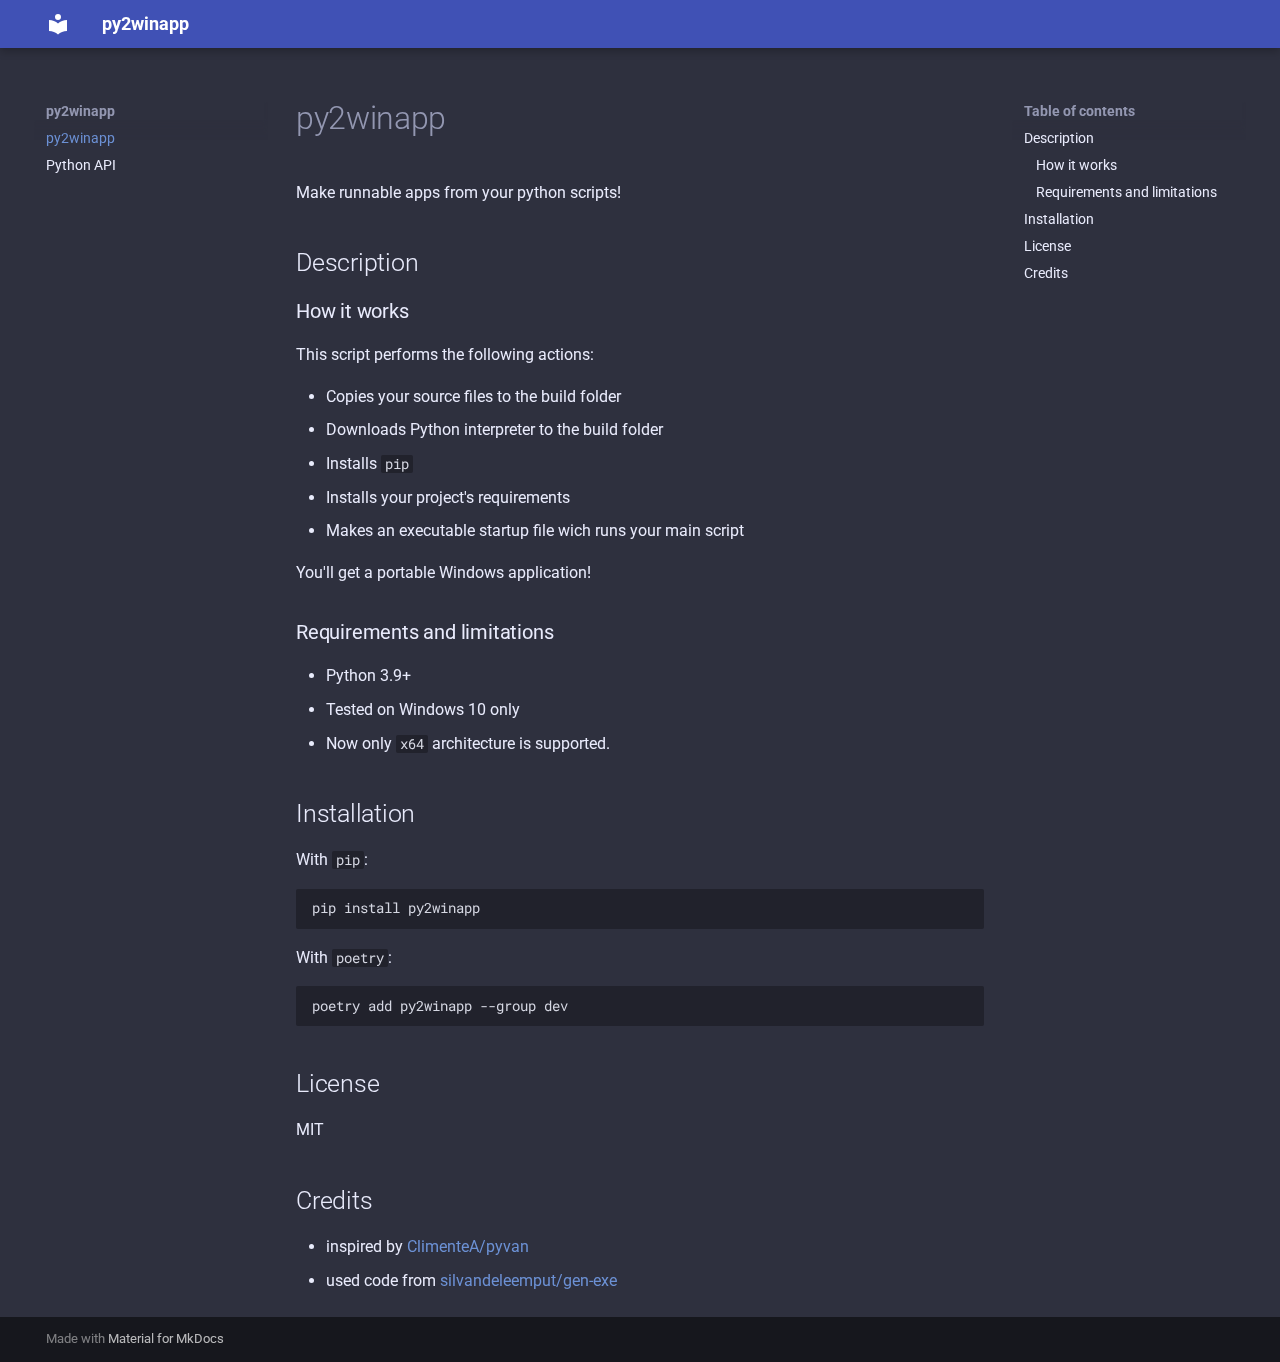
==== commit ab470c2b: "Deployed e9f335e with MkDocs version: 1.5.2" ====
--- a/index.html
+++ b/index.html
@@ -225,13 +225,6 @@
 </li>
       
         <li class="md-nav__item">
-  <a href="#usage" class="md-nav__link">
-    Usage
-  </a>
-  
-</li>
-      
-        <li class="md-nav__item">
   <a href="#license" class="md-nav__link">
     License
   </a>
@@ -324,13 +317,6 @@
         <li class="md-nav__item">
   <a href="#installation" class="md-nav__link">
     Installation
-  </a>
-  
-</li>
-      
-        <li class="md-nav__item">
-  <a href="#usage" class="md-nav__link">
-    Usage
   </a>
   
 </li>
@@ -388,15 +374,14 @@
 <pre><code class="language-sh">pip install py2winapp
 </code></pre>
 <p>With <code>poetry</code>:</p>
-<pre><code class="language-sh">poetry add --group build py2winapp
+<pre><code class="language-bash">poetry add py2winapp --group dev
 </code></pre>
-<h2 id="usage">Usage</h2>
-<p>See <a href="">documentation</a></p>
 <h2 id="license">License</h2>
 <p>MIT</p>
 <h2 id="credits">Credits</h2>
 <ul>
 <li>inspired by <a href="https://github.com/ClimenteA/pyvan#readme">ClimenteA/pyvan</a></li>
+<li>used code from <a href="https://github.com/silvandeleemput/gen-exe">silvandeleemput/gen-exe</a></li>
 </ul>
 
 
